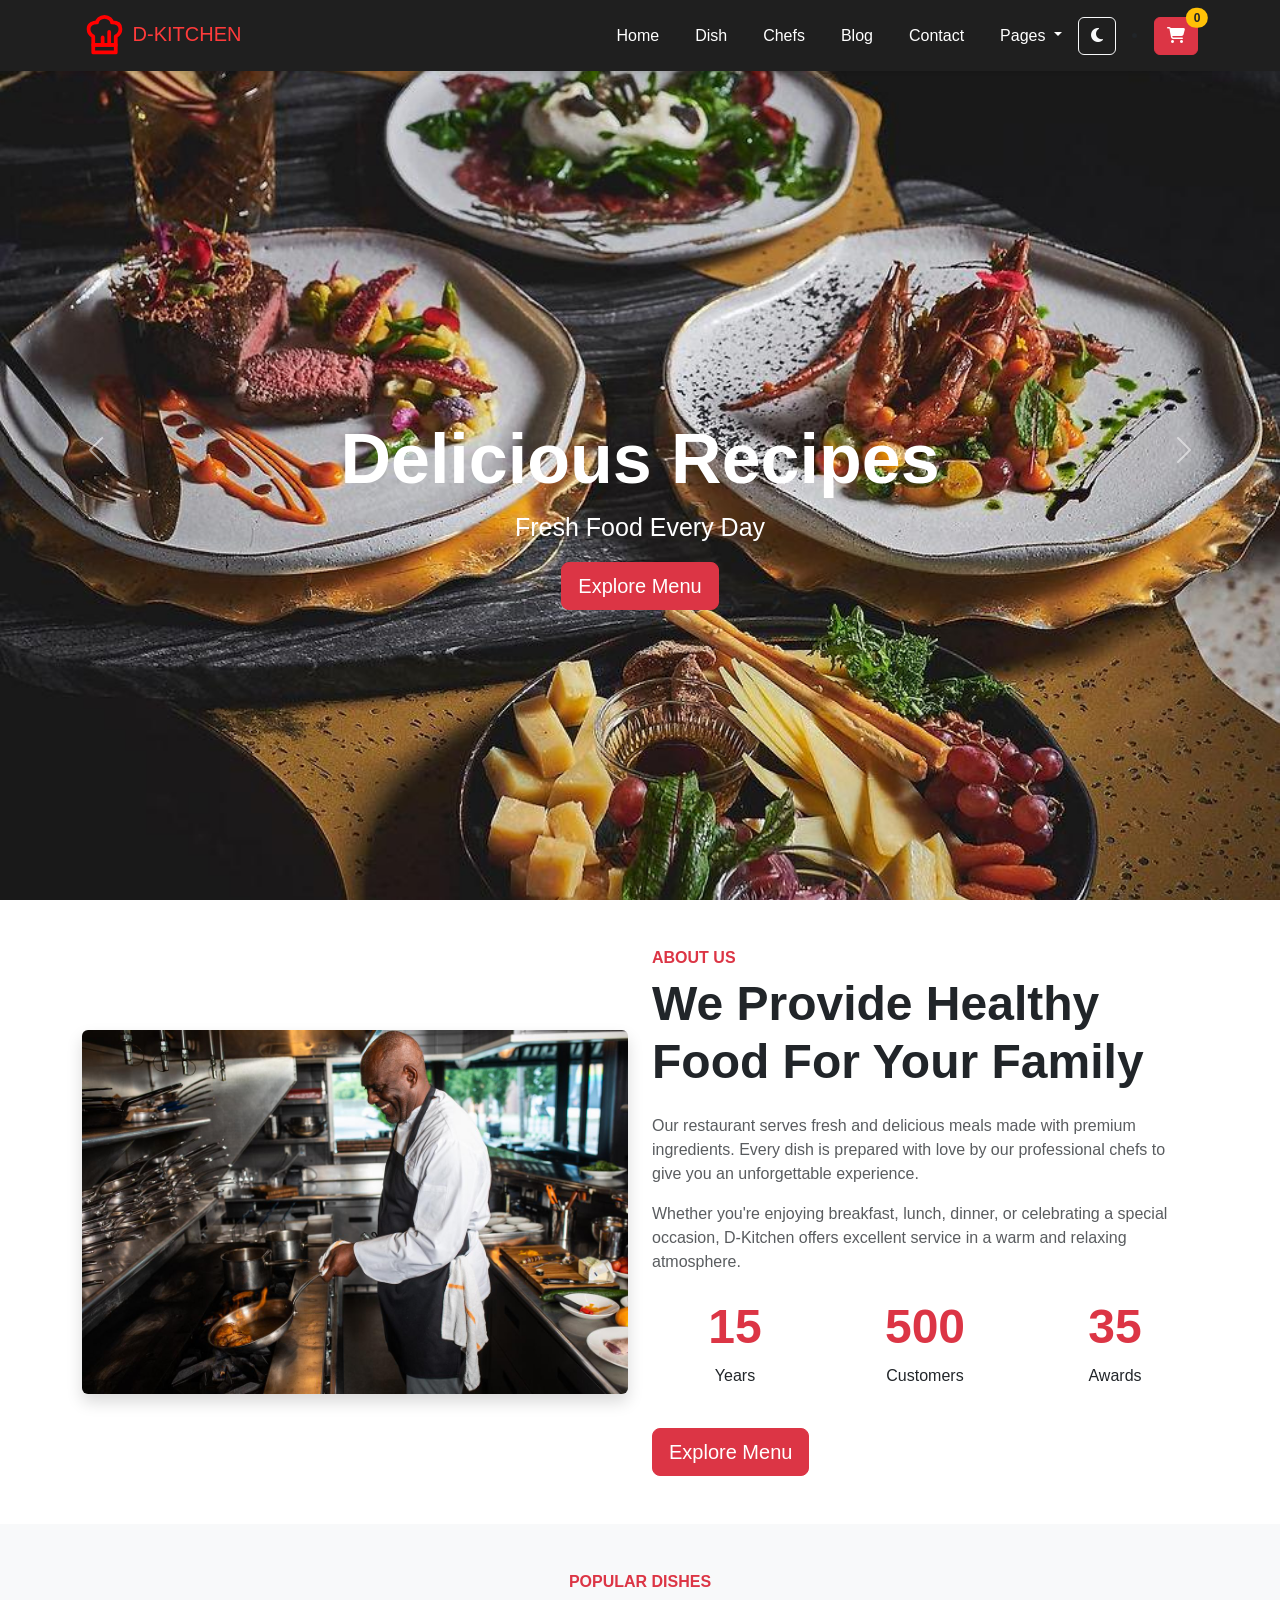
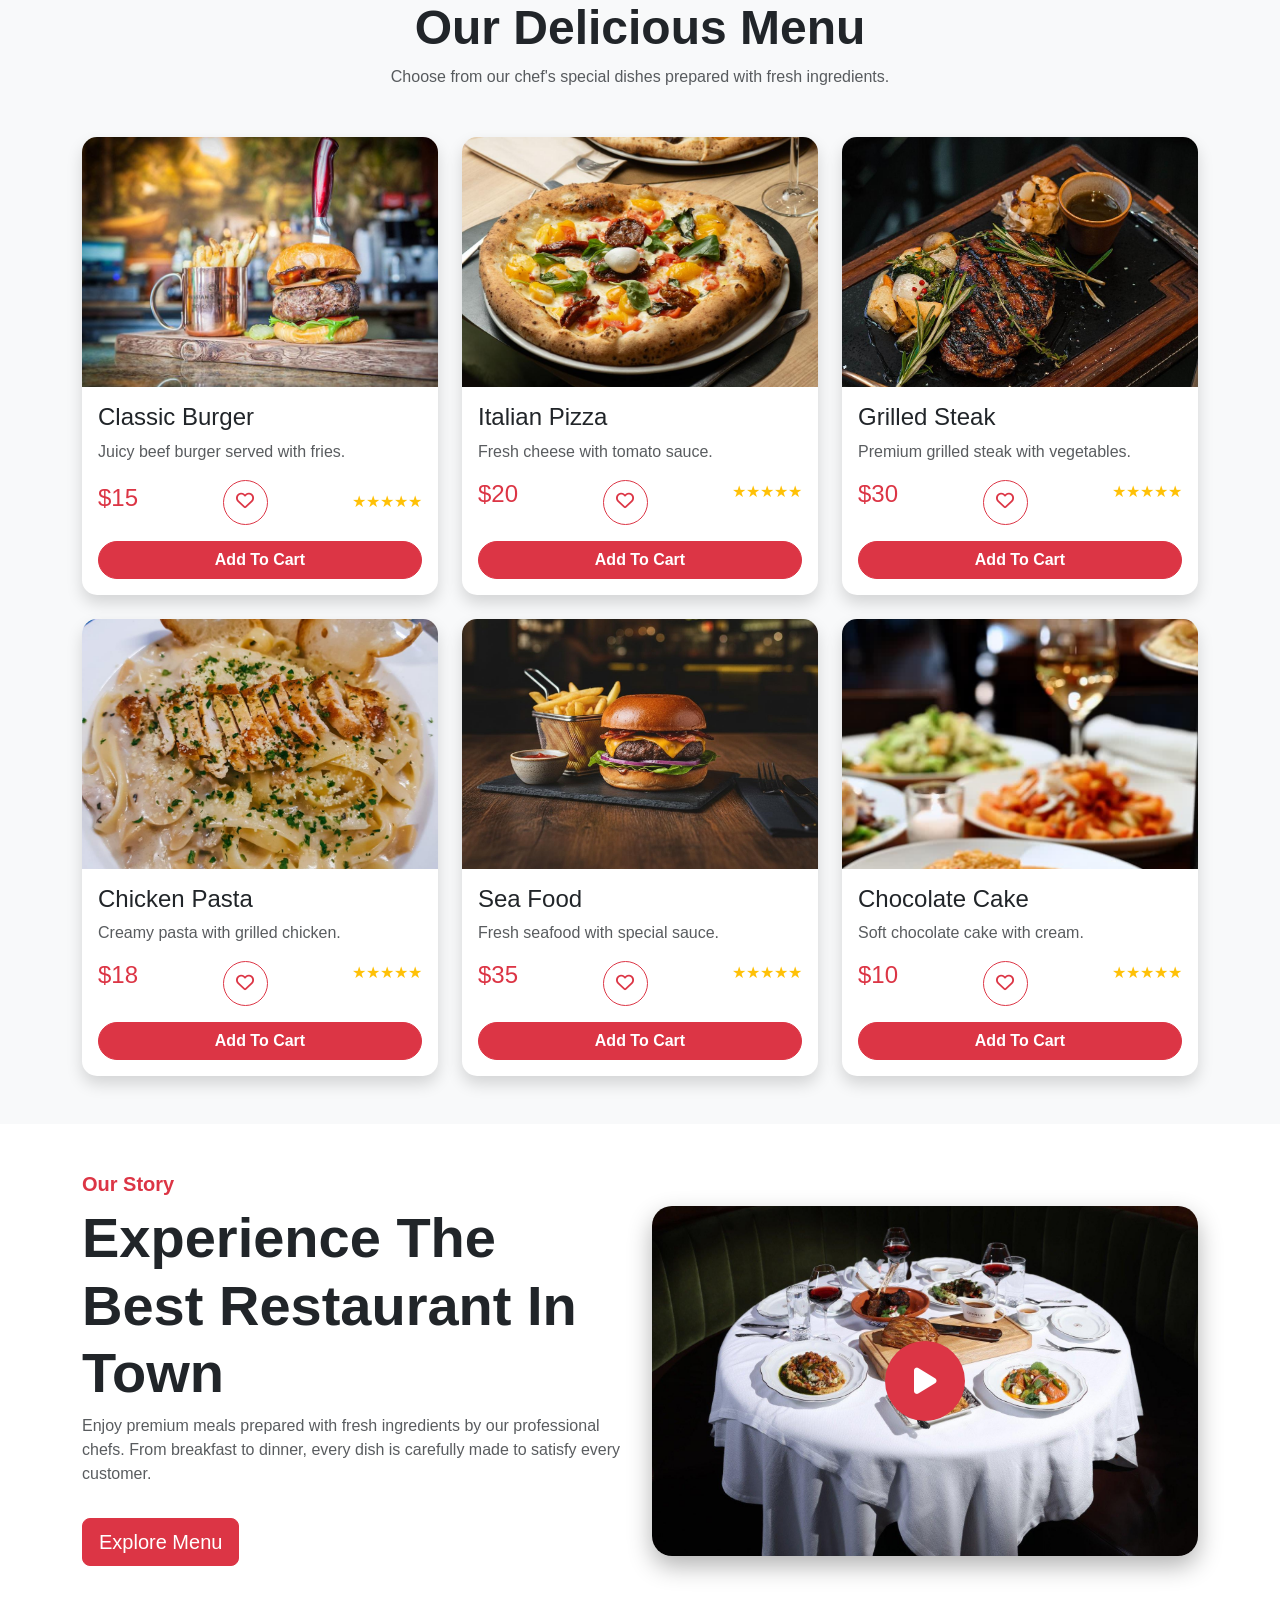
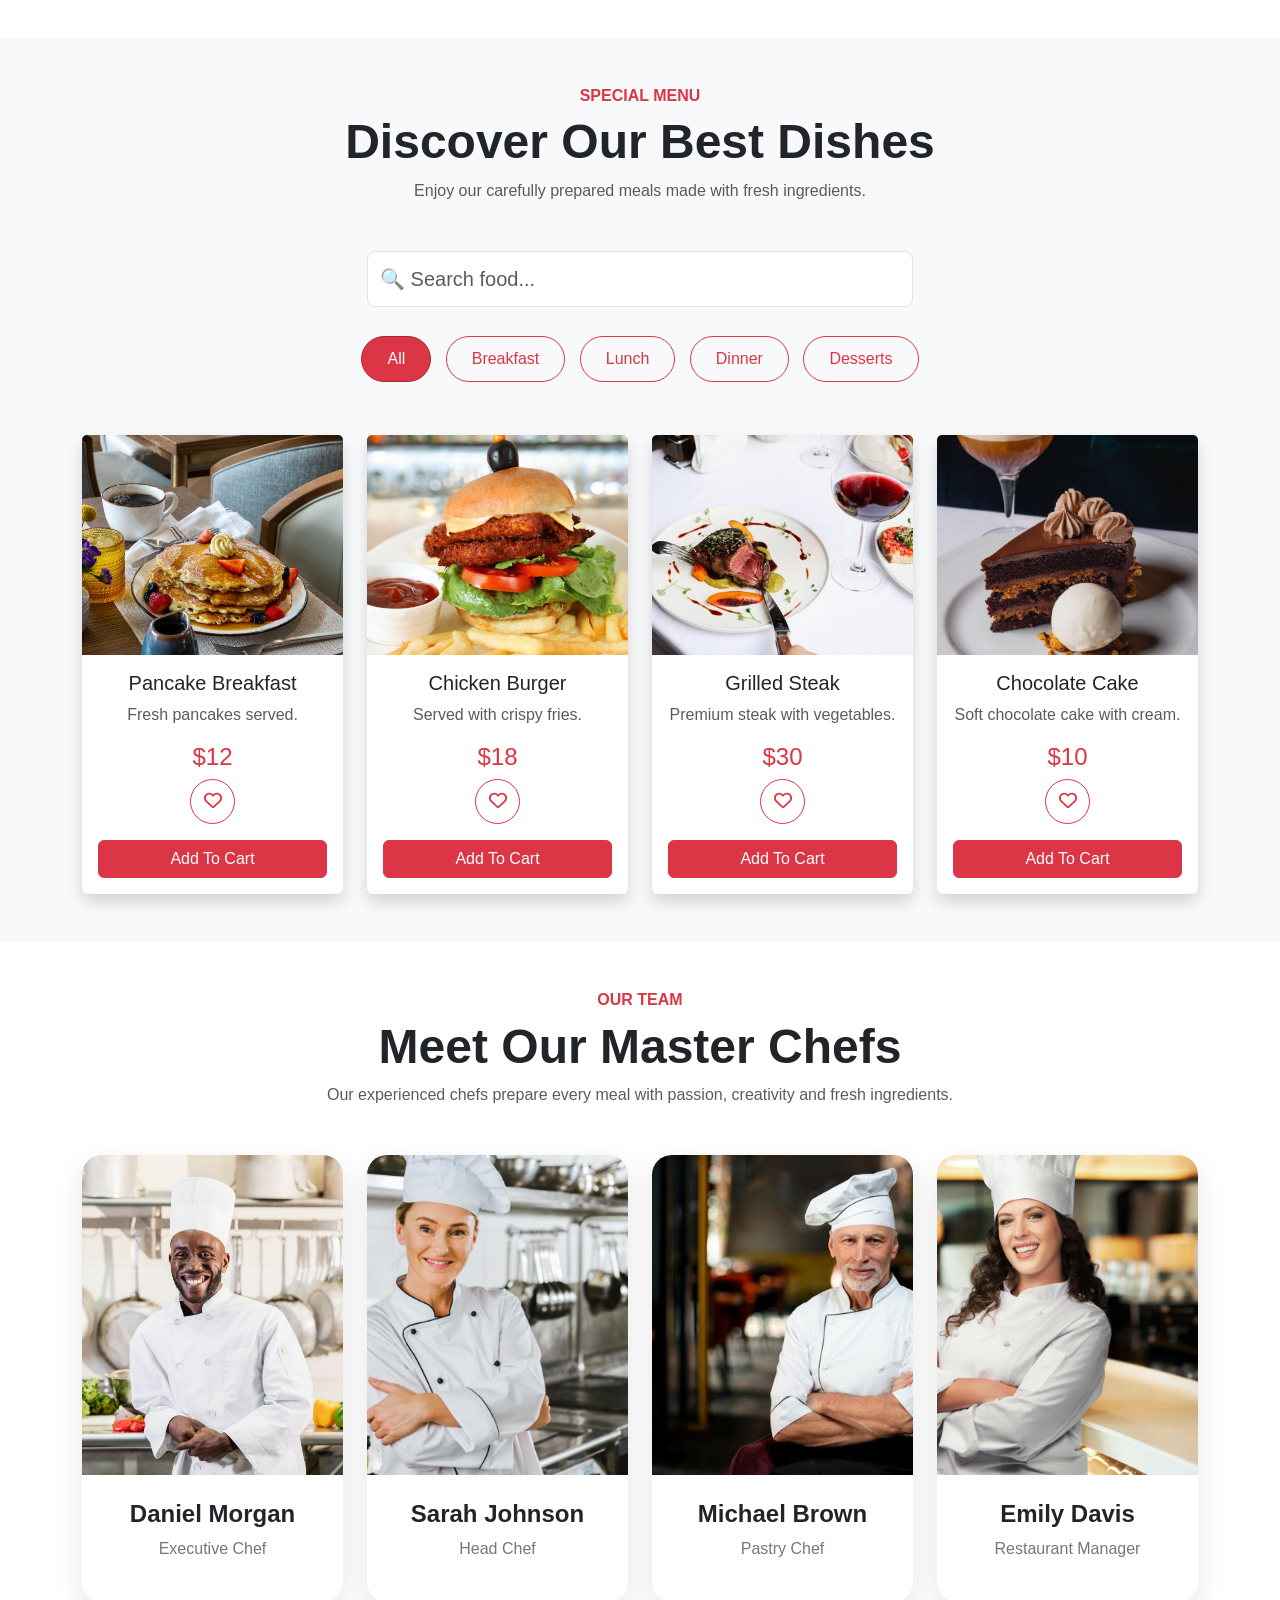
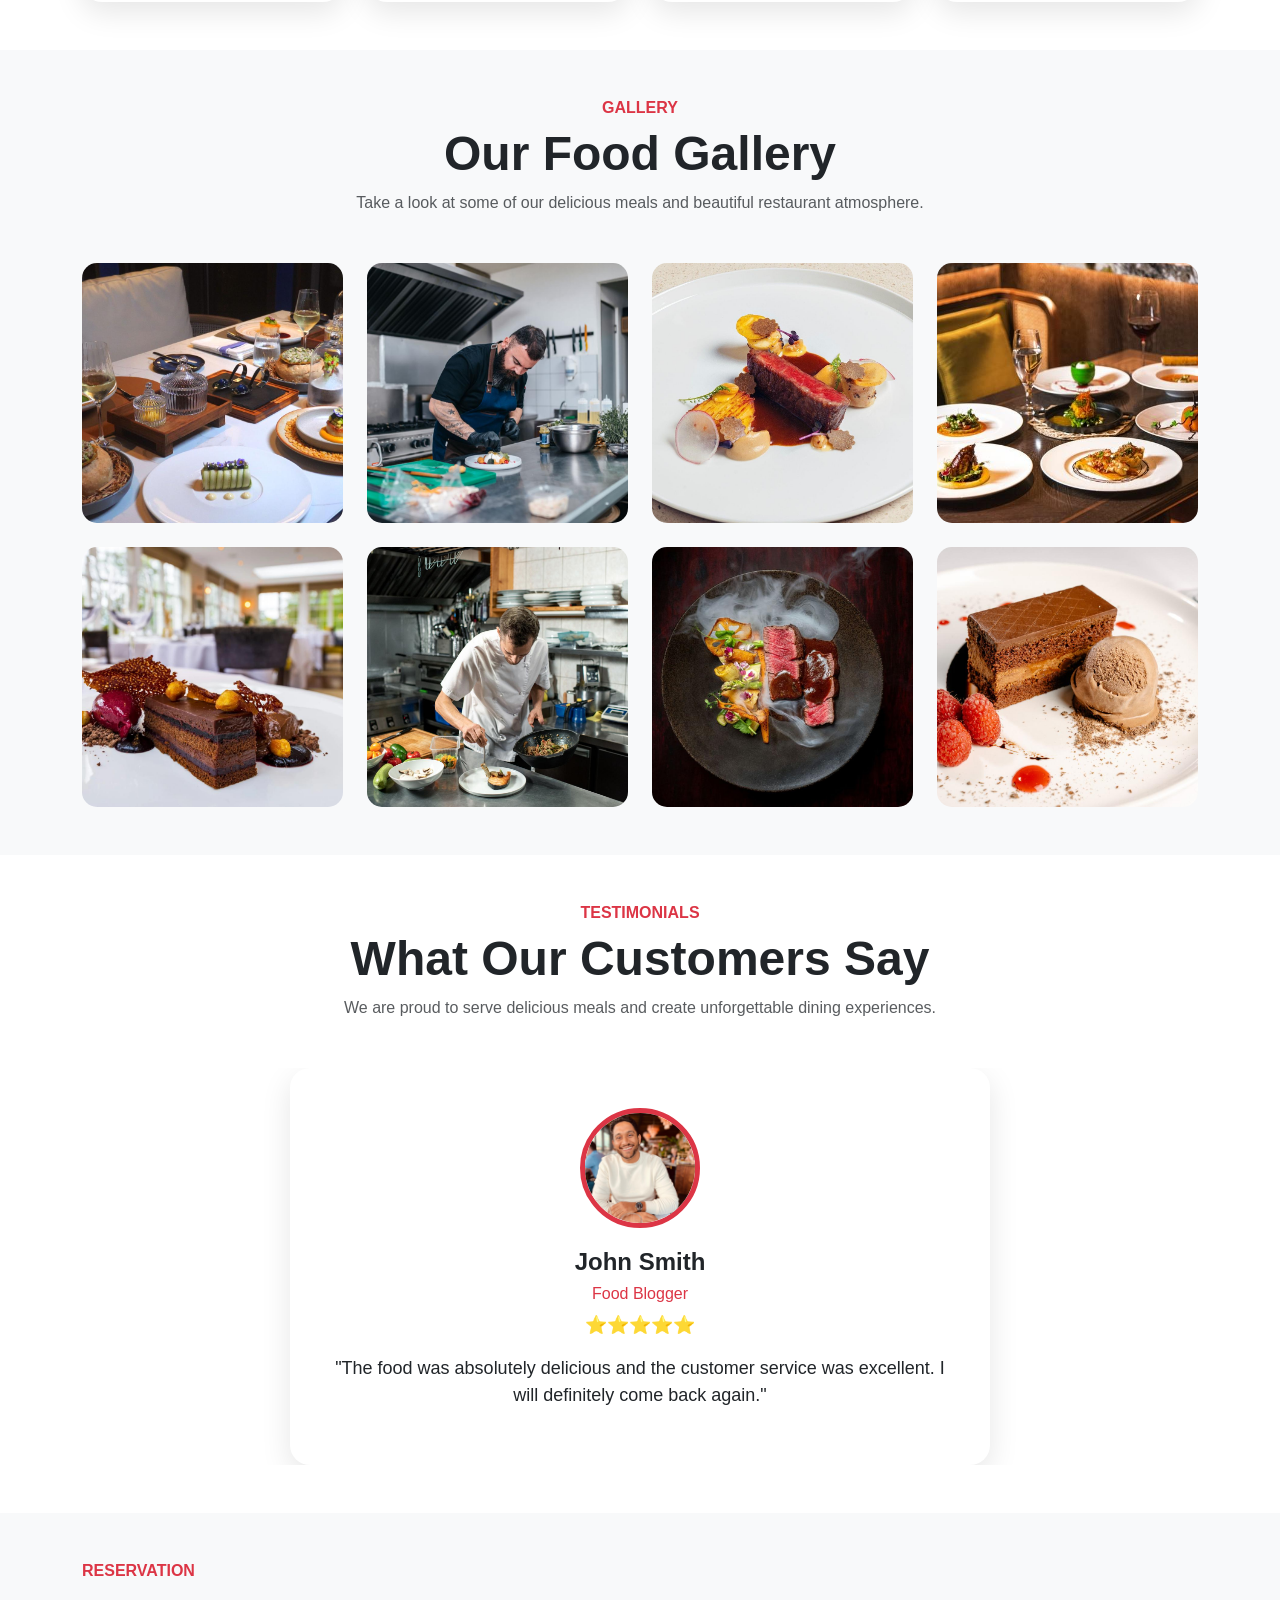
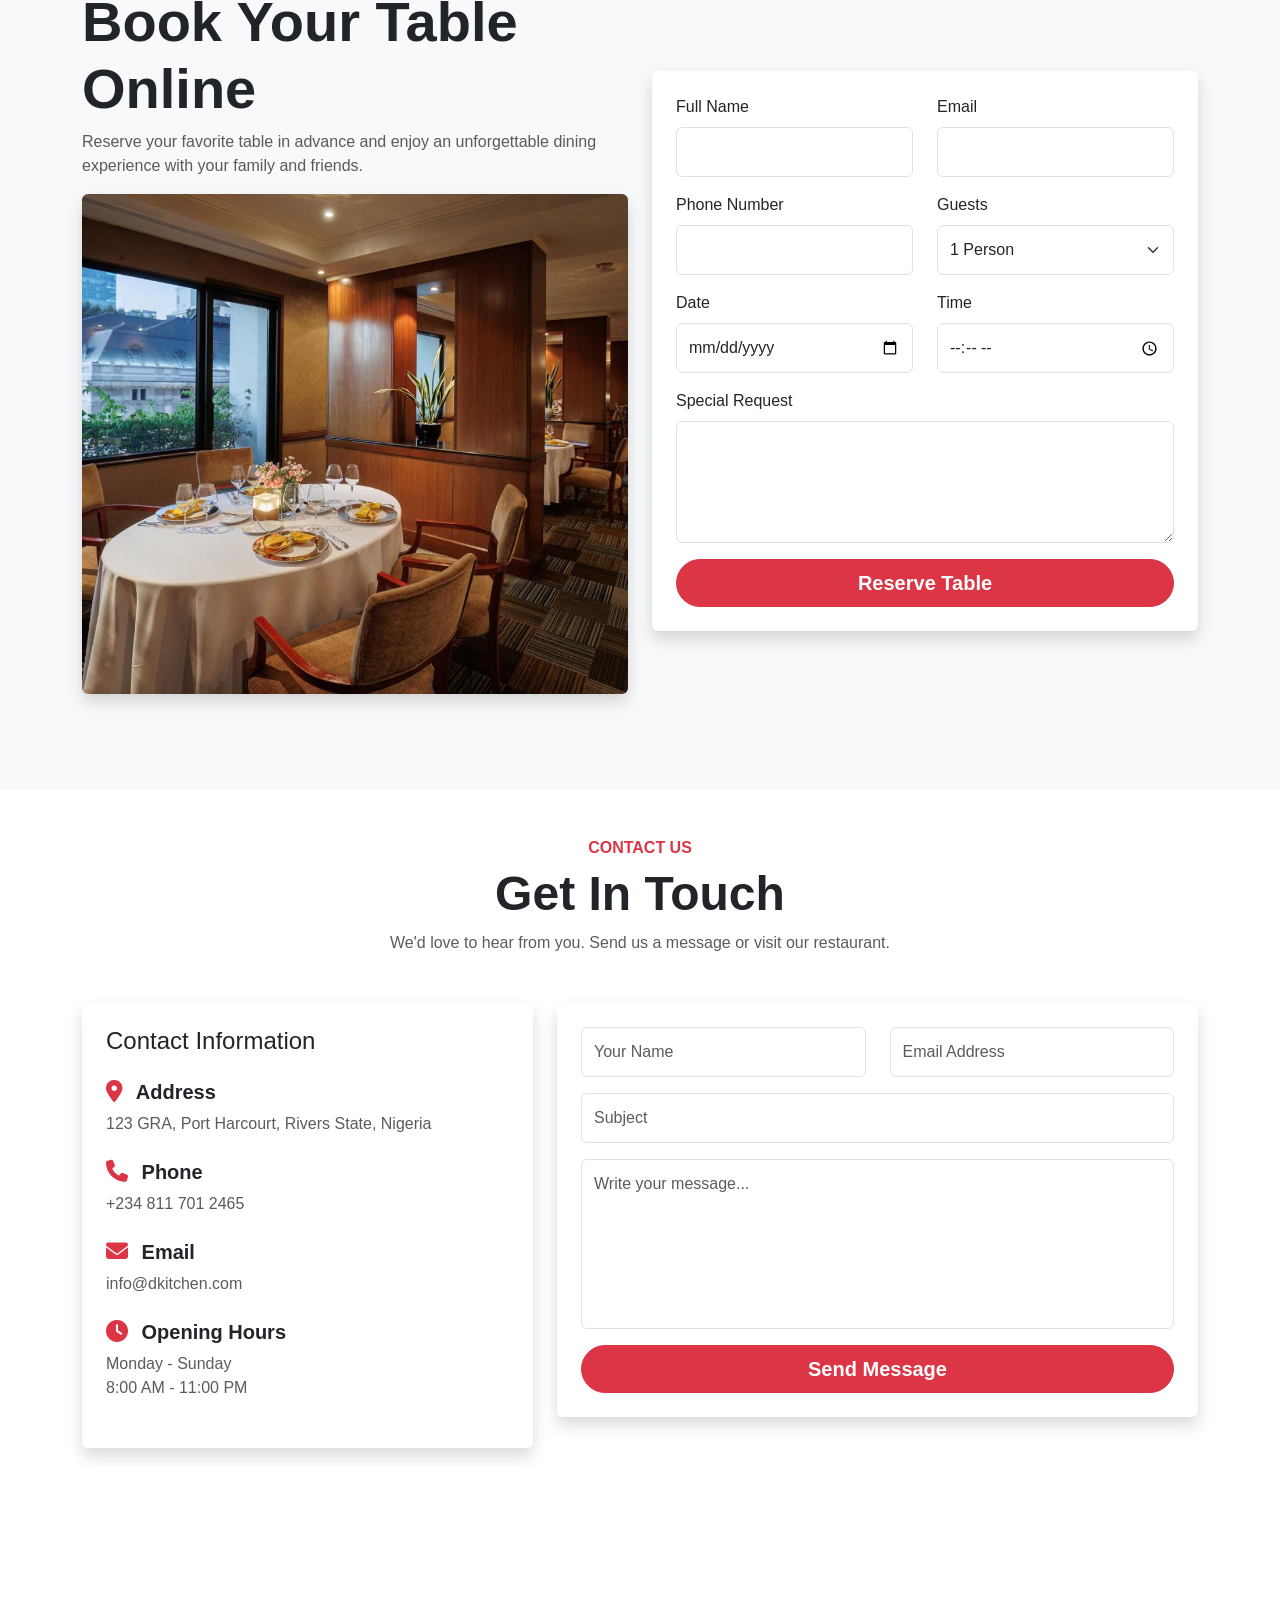
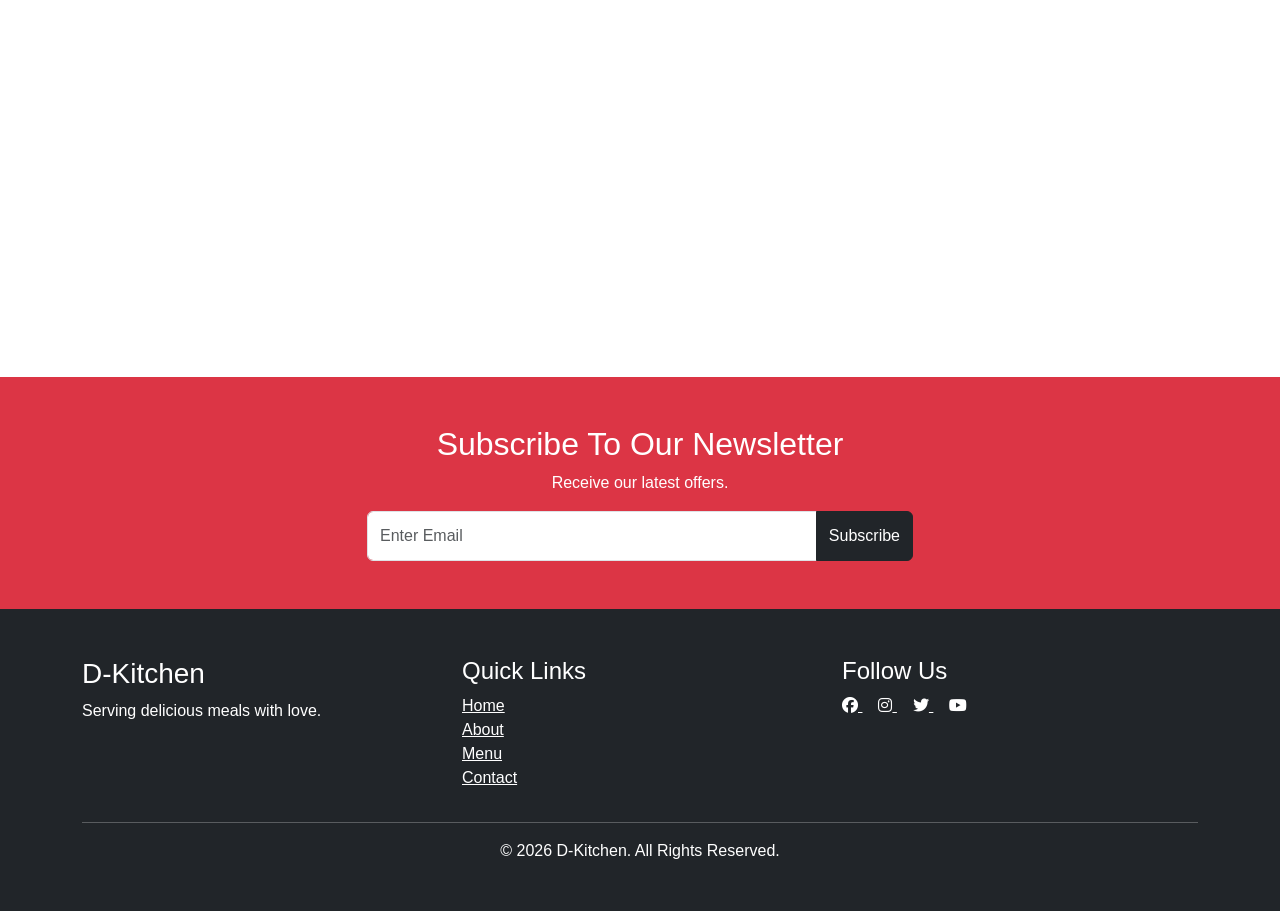
==== index.html @ 8ed33b92 "Initial Restaurant-website" ====
<!DOCTYPE html>
<html lang="en">
<head>
    <meta charset="UTF-8">
    <meta name="viewport" content="width=device-width, initial-scale=1.0">
    <title>Daniel Restaurant</title>

    <!-- Bootstrap CSS -->
<link href="https://cdn.jsdelivr.net/npm/bootstrap@5.3.7/dist/css/bootstrap.min.css" rel="stylesheet">

<!-- Bootstrap Icons -->
<link rel="stylesheet" href="https://cdn.jsdelivr.net/npm/bootstrap-icons@1.13.1/font/bootstrap-icons.min.css">

<!-- Font Awesome -->
<link rel="stylesheet"
href="https://cdnjs.cloudflare.com/ajax/libs/font-awesome/6.6.0/css/all.min.css">





<!-- <link href="https://unpkg.com/aos@2.3.4/dist/aos.css" rel="stylesheet"> -->










<meta name="description" content="D-Kitchen Restaurant - Delicious food, online reservations, and online ordering.">

<meta name="keywords" content="Restaurant, Food, Online Order, D-Kitchen, Bootstrap">

<meta name="author" content="Daniel Edjang">

<meta name="robots" content="index, follow">





<!-- Custom CSS -->
<link rel="stylesheet" href="style.css">


</head>
<body>

    <nav class="navbar navbar-expand-lg navbar-dark fixed-top shadow-sm">

<div class="container">

<!-- <a class="navbar-brand fw-bold fs-2" href="#">
🍬 D-KITCHEN
</a> -->









<a class="navbar-brand">

<img

src="ICON-SVG/chef-hat-svgrepo-com.svg"

width="45"

alt="Logo">

D-KITCHEN

</a>











<button class="navbar-toggler"
type="button"
data-bs-toggle="collapse"
data-bs-target="#navbarNav">

<span class="navbar-toggler-icon"></span>

</button>

<div class="collapse navbar-collapse justify-content-end"
id="navbarNav">

<ul class="navbar-nav">

<li class="nav-item">
<a class="nav-link active" href="#">
Home
</a>
</li>

<li class="nav-item">
<a class="nav-link" href="#">
Dish
</a>
</li>

<li class="nav-item">
<a class="nav-link" href="#">
Chefs
</a>
</li>

<li class="nav-item">
<a class="nav-link" href="#">
Blog
</a>
</li>

<li class="nav-item">
<a class="nav-link" href="#">
Contact
</a>
</li>

<li class="nav-item dropdown">

<a class="nav-link dropdown-toggle"

href="#"

data-bs-toggle="dropdown">









<!-- <li class="nav-item ms-lg-3">
    <button class="btn btn-danger position-relative" data-bs-toggle="offcanvas" data-bs-target="#cartCanvas">
        <i class="fas fa-shopping-cart"></i>
        <span id="cart-count"
              class="position-absolute top-0 start-100 translate-middle badge rounded-pill bg-warning text-dark">
            0
        </span>
    </button>
</li> -->










Pages

</a>

<ul class="dropdown-menu">

<li>

<a class="dropdown-item"

href="#">

Gallery

</a>

</li>

<li>

<a class="dropdown-item"

href="#">

Reservation

</a>

</li>








</ul>

</li>

</ul>








<!-- Dark mode -->
<button id="darkModeBtn" class="btn btn-outline-light ms-2">
    <i class="fas fa-moon"></i>
</button>









<li class="nav-item ms-lg-3">
    <button class="btn btn-danger position-relative" data-bs-toggle="offcanvas" data-bs-target="#cartCanvas">
        <i class="fas fa-shopping-cart"></i>
        <span id="cart-count"
              class="position-absolute top-0 start-100 translate-middle badge rounded-pill bg-warning text-dark">
            0
        </span>
    </button>
</li>






</div>

</div>

</nav>














<section id="home">

<div id="heroSlider"

class="carousel slide carousel-fade"

data-bs-ride="carousel">

<div class="carousel-inner">

<div class="carousel-item active">

<img src="images/hero1.jpg"

class="d-block w-100 hero-image"

alt="">

<div class="carousel-caption">

<h1>Delicious Recipes</h1>

<p>Fresh Food Every Day</p>

<a href="#" class="btn btn-danger btn-lg">

Explore Menu

</a>

</div>

</div>

<div class="carousel-item">

<img src="images/hero2.jpg"

class="d-block w-100 hero-image"

alt="">

<div class="carousel-caption">

<h1>Fresh Ingredients</h1>

<p>Prepared by Professional Chefs</p>

</div>

</div>

<div class="carousel-item">

<img src="images/hero3.jpg"

class="d-block w-100 hero-image"

alt="">

<div class="carousel-caption">

<h1>Book A Table</h1>

<p>Enjoy Your Family Dinner</p>

</div>

</div>

</div>

<button class="carousel-control-prev"

type="button"

data-bs-target="#heroSlider"

data-bs-slide="prev">

<span class="carousel-control-prev-icon"></span>

</button>

<button class="carousel-control-next"

type="button"

data-bs-target="#heroSlider"

data-bs-slide="next">

<span class="carousel-control-next-icon"></span>

</button>

</div>

</section>









<!-- ABOUT SECTION -->

<section id="about" class="py-5">

<div class="container">

<div class="row align-items-center">

<!-- Left Image -->

<div class="col-lg-6 mb-5 mb-lg-0">

<img src="images/about.jpg"
class="img-fluid rounded shadow about-img"
alt="Restaurant">

</div>

<!-- Right Text -->

<div class="col-lg-6">

<h6 class="text-danger text-uppercase fw-bold">
About Us
</h6>

<h2 class="display-5 fw-bold mb-4">
We Provide Healthy Food For Your Family
</h2>

<p class="text-muted">

Our restaurant serves fresh and delicious meals made
with premium ingredients. Every dish is prepared with
love by our professional chefs to give you an unforgettable
experience.

</p>

<p class="text-muted">

Whether you're enjoying breakfast, lunch, dinner,
or celebrating a special occasion, D-Kitchen offers
excellent service in a warm and relaxing atmosphere.

</p>

<div class="row text-center mt-4">

<div class="col-4">

<h2 class="text-danger fw-bold counter"
data-target="15">
0
</h2>

<p>Years</p>

</div>

<div class="col-4">

<h2 class="text-danger fw-bold counter"
data-target="500">
0
</h2>

<p>Customers</p>

</div>

<div class="col-4">

<h2 class="text-danger fw-bold counter"
data-target="35">
0
</h2>

<p>Awards</p>

</div>

</div>

<a href="#menu"
class="btn btn-danger btn-lg mt-4">

Explore Menu

</a>

</div>

</div>

</div>

</section>









<!-- POPULAR DISHES -->

<section id="menu" class="py-5 bg-light">

<div class="container">

<div class="text-center mb-5">

<h6 class="text-danger text-uppercase fw-bold">
Popular Dishes
</h6>

<h2 class="display-5 fw-bold">
Our Delicious Menu
</h2>

<p class="text-muted">
Choose from our chef's special dishes prepared with fresh ingredients.
</p>

</div>

<div class="row g-4">

<!-- CARD 1 -->

<div class="col-lg-4 col-md-6">

<div class="card food-card border-0 shadow">

<img src="images/dish1.jpg" class="card-img-top" alt="Burger">

<div class="card-body">

<h4 class="card-title">Classic Burger</h4>

<p class="text-muted">
Juicy beef burger served with fries.
</p>

<div class="d-flex justify-content-between align-items-center">

<h4 class="text-danger">$15</h4>




<button

class="btn btn-outline-danger favorite">

<i class="far fa-heart"></i>

</button>






<span class="text-warning">

★★★★★

</span>

</div>

<!-- <button class="btn btn-danger w-100 mt-3">

Order Now

</button> -->


<button
class="btn btn-danger w-100 mt-3 add-cart"

data-name="Classic Burger"

data-price="15">

Add To Cart

</button>




</div>

</div>

</div>

<!-- CARD 2 -->

<div class="col-lg-4 col-md-6">

<div class="card food-card border-0 shadow">

<img src="images/dish2.jpg" class="card-img-top" alt="Pizza">

<div class="card-body">

<h4>Italian Pizza</h4>

<p class="text-muted">

Fresh cheese with tomato sauce.

</p>

<div class="d-flex justify-content-between">

<h4 class="text-danger">$20</h4>




<button

class="btn btn-outline-danger favorite">

<i class="far fa-heart"></i>

</button>






<span class="text-warning">

★★★★★

</span>

</div>

<!-- <button class="btn btn-danger w-100 mt-3">

Order Now

</button> -->




<button
class="btn btn-danger w-100 mt-3 add-cart"

data-name="Italian Pizza"

data-price="15">

Add To Cart

</button>






</div>

</div>

</div>

<!-- CARD 3 -->

<div class="col-lg-4 col-md-6">

<div class="card food-card border-0 shadow">

<img src="images/dish3.jpg" class="card-img-top" alt="Steak">

<div class="card-body">

<h4>Grilled Steak</h4>

<p class="text-muted">

Premium grilled steak with vegetables.

</p>

<div class="d-flex justify-content-between">

<h4 class="text-danger">$30</h4>





<button

class="btn btn-outline-danger favorite">

<i class="far fa-heart"></i>

</button>






<span class="text-warning">

★★★★★

</span>

</div>

<!-- <button class="btn btn-danger w-100 mt-3">

Order Now

</button> -->




<button
class="btn btn-danger w-100 mt-3 add-cart"

data-name="Grilled Steak"

data-price="15">

Add To Cart

</button>






</div>

</div>

</div>

<!-- CARD 4 -->

<div class="col-lg-4 col-md-6">

<div class="card food-card border-0 shadow">

<img src="images/dish4.jpg" class="card-img-top">

<div class="card-body">

<h4>Chicken Pasta</h4>

<p class="text-muted">

Creamy pasta with grilled chicken.

</p>

<div class="d-flex justify-content-between">

<h4 class="text-danger">$18</h4>





<button

class="btn btn-outline-danger favorite">

<i class="far fa-heart"></i>

</button>







<span class="text-warning">

★★★★★

</span>

</div>

<!-- <button class="btn btn-danger w-100 mt-3">

Order Now

</button> -->




<button
class="btn btn-danger w-100 mt-3 add-cart"

data-name="Chicken Pasta"

data-price="15">

Add To Cart

</button>






</div>

</div>

</div>

<!-- CARD 5 -->

<div class="col-lg-4 col-md-6">

<div class="card food-card border-0 shadow">

<img src="images/dish5.jpg" class="card-img-top">

<div class="card-body">

<h4>Sea Food</h4>

<p class="text-muted">

Fresh seafood with special sauce.

</p>

<div class="d-flex justify-content-between">

<h4 class="text-danger">$35</h4>

<button

class="btn btn-outline-danger favorite">

<i class="far fa-heart"></i>

</button>

<span class="text-warning">

★★★★★

</span>

</div>

<!-- <button class="btn btn-danger w-100 mt-3">

Order Now

</button> -->




<button
class="btn btn-danger w-100 mt-3 add-cart"

data-name="Sea Food"

data-price="15">

Add To Cart

</button>






</div>

</div>

</div>

<!-- CARD 6 -->

<div class="col-lg-4 col-md-6">

<div class="card food-card border-0 shadow">

<img src="images/dish6.jpg" class="card-img-top">

<div class="card-body">

<h4>Chocolate Cake</h4>

<p class="text-muted">

Soft chocolate cake with cream.

</p>

<div class="d-flex justify-content-between">

<h4 class="text-danger">$10</h4>




<button

class="btn btn-outline-danger favorite">

<i class="far fa-heart"></i>

</button>






<span class="text-warning">

★★★★★

</span>

</div>

<!-- <button class="btn btn-danger w-100 mt-3">

Order Now

</button> -->




<button
class="btn btn-danger w-100 mt-3 add-cart"

data-name="Chocolate Cake"

data-price="15">

Add To Cart

</button>






</div>

</div>

</div>

</div>

</div>

</section>









<!-- VIDEO SECTION -->

<section class="video-section py-5">

<div class="container">

<div class="row align-items-center">

<div class="col-lg-6 mb-4">

<h5 class="text-danger fw-bold">
Our Story
</h5>

<h2 class="display-4 fw-bold">
Experience The Best Restaurant In Town
</h2>

<p class="text-muted">

Enjoy premium meals prepared with fresh ingredients by
our professional chefs.

From breakfast to dinner, every dish is carefully made
to satisfy every customer.

</p>

<a href="#menu" class="btn btn-danger btn-lg mt-3">

Explore Menu

</a>

</div>

<div class="col-lg-6">

<div class="video-container">

<video
id="restaurantVideo"
poster="images/video-cover.jpg">

<source
src="videos/restaurant.mp4.mp4"
type="video/mp4">

</video>

<button
id="playPauseBtn"
class="play-button">

<i class="fa-solid fa-play"></i>

</button>

</div>

</div>

</div>

</div>

</section>







<!-- <div class="row mb-4">

    <div class="col-lg-6 mx-auto">

        <input
        type="text"
        id="searchFood"
        class="form-control form-control-lg"

        placeholder="🔍 Search food...">

    </div>

</div> -->









<!-- FEATURED MENU -->

<section id="featured-menu" class="py-5 bg-light">

<div class="container">

<div class="text-center mb-5">

<h6 class="text-danger text-uppercase fw-bold">
Special Menu
</h6>

<h2 class="display-5 fw-bold">
Discover Our Best Dishes
</h2>

<p class="text-muted">
Enjoy our carefully prepared meals made with fresh ingredients.
</p>

</div>




<div class="row mb-4">

    <div class="col-lg-6 mx-auto">

        <input
        type="text"
        id="searchFood"
        class="form-control form-control-lg"

        placeholder="🔍 Search food...">

    </div>

</div>






<!-- CATEGORY BUTTONS -->

<div class="text-center mb-5">

<button class="btn btn-danger menu-btn active" data-category="all">
All
</button>

<button class="btn btn-outline-danger menu-btn" data-category="breakfast">
Breakfast
</button>

<button class="btn btn-outline-danger menu-btn" data-category="lunch">
Lunch
</button>

<button class="btn btn-outline-danger menu-btn" data-category="dinner">
Dinner
</button>

<button class="btn btn-outline-danger menu-btn" data-category="dessert">
Desserts
</button>

</div>

<div class="row g-4">

<!-- ITEM 1 -->

<div class="col-md-6 col-lg-3 menu-item breakfast">

<div class="card h-100 shadow border-0">

<img src="images/breakfast1.jpg" class="card-img-top" alt="Breakfast">

<div class="card-body text-center">

<h5>Pancake Breakfast</h5>

<p class="text-muted">
Fresh pancakes served.
</p>

<h4 class="text-danger">$12</h4>




<button

class="btn btn-outline-danger favorite">

<i class="far fa-heart"></i>

</button>







<!-- <button class="btn btn-danger">
Order Now
</button> -->




<button
class="btn btn-danger w-100 mt-3 add-cart"

data-name="Pancake Breakfast"

data-price="15">

Add To Cart

</button>






</div>

</div>

</div>

<!-- ITEM 2 -->

<div class="col-md-6 col-lg-3 menu-item lunch">

<div class="card h-100 shadow border-0">

<img src="images/lunch1.jpg" class="card-img-top" alt="Lunch">

<div class="card-body text-center">

<h5>Chicken Burger</h5>

<p class="text-muted">
Served with crispy fries.
</p>

<h4 class="text-danger">$18</h4>




<button

class="btn btn-outline-danger favorite">

<i class="far fa-heart"></i>

</button>






<!-- <button class="btn btn-danger">
Order Now
</button> -->




<button
class="btn btn-danger w-100 mt-3 add-cart"

data-name="Chicken Burger"

data-price="15">

Add To Cart








<!-- <input

type="text"

id="coupon"

class="form-control mt-3"

placeholder="Coupon Code">

<button

class="btn btn-warning w-100 mt-2"

onclick="applyCoupon()">

Apply Coupon

</button> -->











</button>





<!-- <input

type="text"

id="coupon"

class="form-control mt-3"

placeholder="Coupon Code">

<button

class="btn btn-warning w-100 mt-2"

onclick="applyCoupon()">

Apply Coupon

</button> -->





</div>

</div>

</div>

<!-- ITEM 3 -->

<div class="col-md-6 col-lg-3 menu-item dinner">

<div class="card h-100 shadow border-0">

<img src="images/dinner1.jpg" class="card-img-top" alt="Dinner">

<div class="card-body text-center">

<h5>Grilled Steak</h5>

<p class="text-muted">
Premium steak with vegetables.
</p>

<h4 class="text-danger">$30</h4>




<button

class="btn btn-outline-danger favorite">

<i class="far fa-heart"></i>

</button>







<!-- <button class="btn btn-danger">
Order Now
</button> -->




<button
class="btn btn-danger w-100 mt-3 add-cart"

data-name="Grilled Steak"

data-price="15">

Add To Cart

</button>






</div>

</div>

</div>

<!-- ITEM 4 -->

<div class="col-md-6 col-lg-3 menu-item dessert">

<div class="card h-100 shadow border-0">

<img src="images/dessert1.jpg" class="card-img-top" alt="Dessert">

<div class="card-body text-center">

<h5>Chocolate Cake</h5>

<p class="text-muted">
Soft chocolate cake with cream.
</p>

<h4 class="text-danger">$10</h4>




<button

class="btn btn-outline-danger favorite">

<i class="far fa-heart"></i>

</button>






<!-- <button class="btn btn-danger">
Order Now
</button> -->





<button
class="btn btn-danger w-100 mt-3 add-cart"

data-name="Chocolate Cake"

data-price="15">

Add To Cart

</button>





</div>

</div>

</div>

</div>

</div>

</section>









<!-- ===================== -->
<!-- MEET OUR CHEFS -->
<!-- ===================== -->

<section id="chefs" class="py-5">

    <div class="container">

        <div class="text-center mb-5">

            <h6 class="text-danger text-uppercase fw-bold">
                Our Team
            </h6>

            <h2 class="display-5 fw-bold">
                Meet Our Master Chefs
            </h2>

            <p class="text-muted">
                Our experienced chefs prepare every meal with passion, creativity and fresh ingredients.
            </p>

        </div>

        <div class="row g-4">

            <!-- CHEF 1 -->

            <div class="col-lg-3 col-md-6">

                <div class="chef-card">

                    <div class="chef-image">

                        <img src="images/chef1.jpg" alt="Chef">

                        <div class="chef-social">

                            <a href="#"><i class="fab fa-facebook-f"></i></a>

                            <a href="#"><i class="fab fa-instagram"></i></a>

                            <a href="#"><i class="fab fa-twitter"></i></a>

                        </div>

                    </div>

                    <div class="chef-content">

                        <h4>Daniel Morgan</h4>

                        <p>Executive Chef</p>

                    </div>

                </div>

            </div>

            <!-- CHEF 2 -->

            <div class="col-lg-3 col-md-6">

                <div class="chef-card">

                    <div class="chef-image">

                        <img src="images/chef2.jpg" alt="Chef">

                        <div class="chef-social">

                            <a href="#"><i class="fab fa-facebook-f"></i></a>

                            <a href="#"><i class="fab fa-instagram"></i></a>

                            <a href="#"><i class="fab fa-twitter"></i></a>

                        </div>

                    </div>

                    <div class="chef-content">

                        <h4>Sarah Johnson</h4>

                        <p>Head Chef</p>

                    </div>

                </div>

            </div>

            <!-- CHEF 3 -->

            <div class="col-lg-3 col-md-6">

                <div class="chef-card">

                    <div class="chef-image">

                        <img src="images/chef3.jpg" alt="Chef">

                        <div class="chef-social">

                            <a href="#"><i class="fab fa-facebook-f"></i></a>

                            <a href="#"><i class="fab fa-instagram"></i></a>

                            <a href="#"><i class="fab fa-twitter"></i></a>

                        </div>

                    </div>

                    <div class="chef-content">

                        <h4>Michael Brown</h4>

                        <p>Pastry Chef</p>

                    </div>

                </div>

            </div>

            <!-- CHEF 4 -->

            <div class="col-lg-3 col-md-6">

                <div class="chef-card">

                    <div class="chef-image">

                        <img src="images/chef4.jpg" alt="Chef">

                        <div class="chef-social">

                            <a href="#"><i class="fab fa-facebook-f"></i></a>

                            <a href="#"><i class="fab fa-instagram"></i></a>

                            <a href="#"><i class="fab fa-twitter"></i></a>

                        </div>

                    </div>

                    <div class="chef-content">

                        <h4>Emily Davis</h4>

                        <p>Restaurant Manager</p>

                    </div>

                </div>

            </div>

        </div>

    </div>

</section>









<!-- ===========================
     GALLERY
============================ -->

<section id="gallery" class="py-5 bg-light">

<div class="container">

<div class="text-center mb-5">

<h6 class="text-danger text-uppercase fw-bold">

Gallery

</h6>

<h2 class="display-5 fw-bold">

Our Food Gallery

</h2>

<p class="text-muted">

Take a look at some of our delicious meals and beautiful restaurant atmosphere.

</p>

</div>

<div class="row g-4">

<div class="col-lg-3 col-md-6">

<a href="images/gallery1.jpg">

<img src="images/gallery1.jpg" class="gallery-img img-fluid">

</a>

</div>

<div class="col-lg-3 col-md-6">

<a href="images/gallery2.jpg">

<img src="images/gallery2.jpg" class="gallery-img img-fluid">

</a>

</div>

<div class="col-lg-3 col-md-6">

<a href="images/gallery3.jpg">

<img src="images/gallery3.jpg" class="gallery-img img-fluid">

</a>

</div>

<div class="col-lg-3 col-md-6">

<a href="images/gallery4.jpg">

<img src="images/gallery4.jpg" class="gallery-img img-fluid">

</a>

</div>

<div class="col-lg-3 col-md-6">

<a href="images/gallery5.jpg">

<img src="images/gallery5.jpg" class="gallery-img img-fluid">

</a>

</div>

<div class="col-lg-3 col-md-6">

<a href="images/gallery6.jpg">

<img src="images/gallery6.jpg" class="gallery-img img-fluid">

</a>

</div>

<div class="col-lg-3 col-md-6">

<a href="images/gallery7.jpg">

<img src="images/gallery7.jpg" class="gallery-img img-fluid">

</a>

</div>

<div class="col-lg-3 col-md-6">

<a href="images/gallery8.jpg">

<img src="images/gallery8.jpg" class="gallery-img img-fluid">

</a>

</div>

</div>

</div>

</section>









<!-- =======================
     TESTIMONIALS
======================= -->

<section id="testimonials" class="py-5">

<div class="container">

<div class="text-center mb-5">

<h6 class="text-danger text-uppercase fw-bold">
Testimonials
</h6>

<h2 class="display-5 fw-bold">
What Our Customers Say
</h2>

<p class="text-muted">
We are proud to serve delicious meals and create unforgettable dining experiences.
</p>

</div>

<div id="testimonialCarousel"
class="carousel slide"
data-bs-ride="carousel">

<div class="carousel-inner">

<!-- Testimonial 1 -->

<div class="carousel-item active">

<div class="testimonial-card">

<img src="images/customer1.jpg" alt="Customer">

<h4>John Smith</h4>

<h6 class="text-danger">Food Blogger</h6>

<p>

⭐⭐⭐⭐⭐

</p>

<p>

"The food was absolutely delicious and the customer service was excellent. I will definitely come back again."

</p>

</div>

</div>

<!-- Testimonial 2 -->

<div class="carousel-item">

<div class="testimonial-card">

<img src="images/customer2.jpg" alt="Customer">

<h4>Sarah Johnson</h4>

<h6 class="text-danger">Business Woman</h6>

<p>

⭐⭐⭐⭐⭐

</p>

<p>

"I loved the atmosphere. Everything from the food to the staff was amazing."

</p>

</div>

</div>

<!-- Testimonial 3 -->

<div class="carousel-item">

<div class="testimonial-card">

<img src="images/customer3.jpg" alt="Customer">

<h4>Michael Brown</h4>

<h6 class="text-danger">Customer</h6>

<p>

⭐⭐⭐⭐⭐

</p>


<p>

"One of the best restaurants I have ever visited. Highly recommended."

</p>

</div>

</div>

</div>

<button
class="carousel-control-prev"
type="button"
data-bs-target="#testimonialCarousel"
data-bs-slide="prev">

<span class="carousel-control-prev-icon"></span>

</button>

<button
class="carousel-control-next"
type="button"
data-bs-target="#testimonialCarousel"
data-bs-slide="next">

<span class="carousel-control-next-icon"></span>

</button>

</div>

</div>

</section>









<!-- ==========================
     BOOK A TABLE
=========================== -->

<section id="reservation" class="py-5 bg-light">

<div class="container">

<div class="row align-items-center">

<!-- Left Side -->

<div class="col-lg-6 mb-5">

<h6 class="text-danger text-uppercase fw-bold">

Reservation

</h6>

<h2 class="display-4 fw-bold">

Book Your Table Online

</h2>

<p class="text-muted">

Reserve your favorite table in advance and enjoy an unforgettable dining experience with your family and friends.

</p>

<img src="images/reservation.jpg"
class="img-fluid rounded shadow"
alt="Reservation">

</div>

<!-- Right Side -->

<div class="col-lg-6">

<form id="reservationForm"
class="shadow p-4 rounded bg-white">

<div class="row">

<div class="col-md-6 mb-3">

<label class="form-label">

Full Name

</label>

<input
type="text"
class="form-control"
id="fullname"
required>

</div>

<div class="col-md-6 mb-3">

<label class="form-label">

Email

</label>

<input
type="email"
class="form-control"
id="email"
required>

</div>

<div class="col-md-6 mb-3">

<label class="form-label">

Phone Number

</label>

<input
type="tel"
class="form-control"
id="phone"
required>

</div>

<div class="col-md-6 mb-3">

<label class="form-label">

Guests

</label>

<select
class="form-select"
id="guests">

<option>1 Person</option>

<option>2 People</option>

<option>3 People</option>

<option>4 People</option>

<option>5+ People</option>

</select>

</div>

<div class="col-md-6 mb-3">

<label class="form-label">

Date

</label>

<input
type="date"
class="form-control"
id="date"
required>

</div>

<div class="col-md-6 mb-3">

<label class="form-label">

Time

</label>

<input
type="time"
class="form-control"
id="time"
required>

</div>

<div class="col-12 mb-3">

<label class="form-label">

Special Request

</label>

<textarea
class="form-control"
rows="4"
id="message">

</textarea>

</div>

<div class="col-12">

<button
class="btn btn-danger w-100 btn-lg"
type="submit">

Reserve Table

</button>

</div>

</div>

</form>

</div>

</div>

</div>

</section>









<!-- ===========================
     CONTACT US
=========================== -->

<section id="contact" class="py-5">

<div class="container">

<div class="text-center mb-5">

<h6 class="text-danger text-uppercase fw-bold">
Contact Us
</h6>

<h2 class="display-5 fw-bold">
Get In Touch
</h2>

<p class="text-muted">
We'd love to hear from you. Send us a message or visit our restaurant.
</p>

</div>

<div class="row">

<!-- Contact Information -->

<div class="col-lg-5 mb-4">

<div class="contact-box shadow p-4 rounded h-100">

<h4 class="mb-4">
Contact Information
</h4>

<div class="mb-4">

<h5>
<i class="fas fa-map-marker-alt text-danger me-2"></i>

Address
</h5>

<p class="text-muted">
123 GRA, Port Harcourt, Rivers State, Nigeria
</p>

</div>

<div class="mb-4">

<h5>
<i class="fas fa-phone text-danger me-2"></i>

Phone
</h5>

<p class="text-muted">
+234 811 701 2465
</p>

</div>

<div class="mb-4">

<h5>
<i class="fas fa-envelope text-danger me-2"></i>

Email
</h5>

<p class="text-muted">
info@dkitchen.com
</p>

</div>

<div class="mb-4">

<h5>
<i class="fas fa-clock text-danger me-2"></i>

Opening Hours
</h5>

<p class="text-muted">

Monday - Sunday

<br>

8:00 AM - 11:00 PM

</p>

</div>

</div>

</div>

<!-- Contact Form -->

<div class="col-lg-7">

<form id="contactForm"
class="shadow p-4 rounded bg-white">

<div class="row">

<div class="col-md-6 mb-3">

<input
type="text"
class="form-control"
id="name"
placeholder="Your Name"
required>

</div>

<div class="col-md-6 mb-3">

<input
type="email"
class="form-control"
id="contactEmail"
placeholder="Email Address"
required>

</div>

<div class="col-12 mb-3">

<input
type="text"
class="form-control"
id="subject"
placeholder="Subject"
required>

</div>

<div class="col-12 mb-3">

<textarea
class="form-control"
rows="6"
id="contactMessage"
placeholder="Write your message..."
required></textarea>

</div>

<div class="col-12">

<button
type="submit"
class="btn btn-danger btn-lg w-100">

Send Message

</button>

</div>

</div>

</form>

</div>

</div>

</div>

</section>









<!-- GOOGLE MAP -->

<section>

<iframe

src="https://www.google.com/maps/embed?pb=!1m18..."

width="100%"

height="450"

style="border:0;"

allowfullscreen=""

loading="lazy"

referrerpolicy="no-referrer-when-downgrade">

</iframe>

</section>









<div class="offcanvas offcanvas-end"
tabindex="-1"
id="cartCanvas">

<div class="offcanvas-header">

<h4>Your Cart</h4>

<button
class="btn-close"
data-bs-dismiss="offcanvas">
</button>

</div>




<input

type="text"

id="coupon"

class="form-control mt-3"

placeholder="Coupon Code">

<button

class="btn btn-warning w-100 mt-2"

onclick="applyCoupon()">

Apply Coupon

</button>






<div class="offcanvas-body">

<div id="cart-items">

<p>Your cart is empty.</p>

</div>

<hr>

<h5>

Total:

$

<span id="cart-total">

0

</span>

</h5>

<!-- <button
class="btn btn-success w-100 mt-3">

Checkout

</button> -->





<!-- <input

type="text"

id="coupon"

class="form-control mt-3"

placeholder="Coupon Code">

<button

class="btn btn-warning w-100 mt-2"

onclick="applyCoupon()">

Apply Coupon

</button> -->









<select
id="paymentMethod"

class="form-select mt-3">

<option>

Cash On Delivery

</option>

<option>

Debit Card

</option>

<option>

Bank Transfer

</option>

</select>










<button
class="btn btn-success w-100 mt-3"

onclick="checkout()">

Proceed To Checkout

</button>




<button
class="btn btn-outline-danger w-100 mt-3"

onclick="clearCart()">

Clear Cart

</button>






</div>

</div>








<button id="topBtn">

<i class="fas fa-arrow-up"></i>

</button>









<!-- <section
data-aos="fade-up"> -->








<!-- loading screen -->

<!-- <div id="loader">

<div class="spinner-border text-danger"

role="status">

</div>

</div> -->








<!-- Newsletter -->

<section class="py-5 bg-danger text-white">

<div class="container text-center">

<h2>

Subscribe To Our Newsletter

</h2>

<p>

Receive our latest offers.

</p>

<div class="row justify-content-center">

<div class="col-lg-6">

<div class="input-group">

<input

type="email"

class="form-control"

placeholder="Enter Email">

<button

class="btn btn-dark">

Subscribe

</button>

</div>

</div>

</div>

</div>

</section>








<!-- footer -->

<footer class="bg-dark text-white py-5">

<div class="container">

<div class="row">

<div class="col-lg-4">

<h3>D-Kitchen</h3>

<p>

Serving delicious meals with love.

</p>

</div>

<div class="col-lg-4">

<h4>Quick Links</h4>

<ul class="list-unstyled">

<li><a href="#home" class="text-white">Home</a></li>

<li><a href="#about" class="text-white">About</a></li>

<li><a href="#menu" class="text-white">Menu</a></li>

<li><a href="#contact" class="text-white">Contact</a></li>

</ul>

</div>

<div class="col-lg-4">

<h4>Follow Us</h4>

<a href="#" class="text-white me-3">

<i class="fab fa-facebook"></i>

</a>

<a href="#" class="text-white me-3">

<i class="fab fa-instagram"></i>

</a>

<a href="#" class="text-white me-3">

<i class="fab fa-twitter"></i>

</a>

<a href="#" class="text-white">

<i class="fab fa-youtube"></i>

</a>

</div>

</div>

<hr>

<p class="text-center mb-0">

© 2026 D-Kitchen. All Rights Reserved.

</p>

</div>

</footer>









<!-- <script src="https://unpkg.com/aos@2.3.4/dist/aos.js"></script> -->

















    <script src="https://cdn.jsdelivr.net/npm/bootstrap@5.3.7/dist/js/bootstrap.bundle.min.js"></script>

<script src="script.js"></script>



    
</body>
</html>
---- style.css ----
*{
    margin:0;
    padding:0;
    box-sizing:border-box;
}

body{
    font-family:Arial, Helvetica, sans-serif;
}

.navbar{
    background:#1f1f1f;
    transition:.4s;
}

.navbar-brand{
    color:#ff3b3b !important;
}

.nav-link{
    color:white !important;
    margin-left:20px;
}

.nav-link:hover{
    color:#ff3b3b !important;
}

.dropdown-menu{
    border:none;
}



/* Hero section */
.hero-image{
    height:100vh;
    object-fit:cover;
}

.carousel-caption{
    bottom:30%;
}

.carousel-caption h1{
    font-size:70px;
    font-weight:bold;
}

.carousel-caption p{
    font-size:25px;
}









/* ABOUT SECTION */

#about{

padding-top:100px;

padding-bottom:100px;

}

.about-img{

transition:.5s;

}

.about-img:hover{

transform:scale(1.05);

}

#about h2{

font-weight:700;

}

.counter{

font-size:48px;

}








/* FOOD SECTION */

.food-card{

transition:.4s;

overflow:hidden;

border-radius:15px;

}

.food-card:hover{

transform:translateY(-10px);

}

.food-card img{

height:250px;

object-fit:cover;

transition:.5s;

}

.food-card:hover img{

transform:scale(1.1);

}

.food-card button{

border-radius:50px;

font-weight:bold;

}







/* VIDEO SECTION */

.video-container{
    position: relative;
    width: 100%;
    max-width: 600px;
    height: 350px;
    margin: auto;
    overflow: hidden;
    border-radius: 20px;
    box-shadow: 0 10px 25px rgba(0,0,0,.3);
}

.video-container video{
    width: 100%;
    height: 100%;
    object-fit: cover;
    display: block;
}

.play-button{
    position: absolute;
    top: 50%;
    left: 50%;
    transform: translate(-50%, -50%);
    width: 80px;
    height: 80px;
    border: none;
    border-radius: 50%;
    background: #dc3545;
    color: #fff;
    font-size: 30px;
    cursor: pointer;
    transition: 0.3s;
}

.play-button:hover{
    background: #fff;
    color: #dc3545;
}










/* @media (max-width: 768px){

    .video-container{
        height: 250px;
    }

    .play-button{
        width: 60px;
        height: 60px;
        font-size: 22px;
    }

} */









/* FEATURED MENU */

#featured-menu{
    background:#f8f9fa;
}

.menu-btn{
    margin:5px;
    border-radius:30px;
    padding:10px 25px;
    transition:.3s;
}

.menu-btn.active{
    background:#dc3545;
    color:white;
}

#featured-menu .card{
    transition:.4s;
}

#featured-menu .card:hover{
    transform:translateY(-10px);
}

#featured-menu img{
    height:220px;
    object-fit:cover;
}









/* =======================
CHEFS
========================== */

#chefs{

    background:#fff;

}

.chef-card{

    background:#fff;

    border-radius:20px;

    overflow:hidden;

    box-shadow:0 10px 30px rgba(0,0,0,.1);

    transition:.4s;

}

.chef-card:hover{

    transform:translateY(-10px);

}

.chef-image{

    position:relative;

    overflow:hidden;

}

.chef-image img{

    width:100%;

    height:320px;

    object-fit:cover;

    transition:.5s;

}

.chef-card:hover img{

    transform:scale(1.1);

}

.chef-social{

    position:absolute;

    bottom:-70px;

    left:0;

    width:100%;

    display:flex;

    justify-content:center;

    gap:15px;

    transition:.4s;

}

.chef-card:hover .chef-social{

    bottom:20px;

}

.chef-social a{

    width:45px;

    height:45px;

    border-radius:50%;

    background:#dc3545;

    color:white;

    display:flex;

    justify-content:center;

    align-items:center;

    text-decoration:none;

    transition:.3s;

}

.chef-social a:hover{

    background:white;

    color:#dc3545;

}

.chef-content{

    padding:25px;

    text-align:center;

}

.chef-content h4{

    font-weight:700;

}

.chef-content p{

    color:#777;

}









/*=====================
GALLERY
======================*/

.gallery-img{

width:100%;

height:260px;

object-fit:cover;

border-radius:15px;

transition:.4s;

cursor:pointer;

}

.gallery-img:hover{

transform:scale(1.08);

box-shadow:0 15px 30px rgba(0,0,0,.25);

}









/*========================
TESTIMONIALS
=========================*/

.testimonial-card{

max-width:700px;

margin:auto;

text-align:center;

padding:40px;

background:#fff;

border-radius:20px;

box-shadow:0 10px 30px rgba(0,0,0,.1);

}

.testimonial-card img{

width:120px;

height:120px;

border-radius:50%;

object-fit:cover;

margin-bottom:20px;

border:5px solid #dc3545;

}

.testimonial-card h4{

font-weight:700;

}

.testimonial-card p{

font-size:18px;

}









/*=====================
RESERVATION
======================*/

#reservation{

background:#f8f9fa;

}

#reservation img{

height:500px;

width:100%;

object-fit:cover;

}

#reservation form{

border-radius:20px;

}

#reservation button{

border-radius:50px;

font-weight:bold;

transition:.4s;

}

#reservation button:hover{

transform:translateY(-5px);

}

.form-control,
.form-select{

padding:12px;

}









/*=========================
CONTACT
==========================*/

.contact-box{

background:white;

}

.contact-box h5{

font-weight:600;

}

.contact-box i{

font-size:22px;

}

#contact form{

border-radius:20px;

}

#contact button{

border-radius:50px;

font-weight:bold;

transition:.3s;

}

#contact button:hover{

transform:translateY(-5px);

}

#contact textarea{

resize:none;

}








#cart-items{

max-height:400px;

overflow-y:auto;

}

.cart-item{

display:flex;

justify-content:space-between;

align-items:center;

margin-bottom:15px;

padding-bottom:10px;

border-bottom:1px solid #ddd;

}

.cart-item button{

font-size:12px;

}









.cart-item{

display:flex;

justify-content:space-between;

align-items:center;

padding:15px;

margin-bottom:15px;

border-radius:10px;

background:#f8f9fa;

}

.cart-item h6{

margin:0;

font-weight:bold;

}

.cart-item button{

margin:2px;

}








.favorite{

border-radius:50%;

width:45px;

height:45px;

}

.favorite i{

font-size:18px;

}








/* DARK MODE */

/* .dark-mode{
    background:#121212;
    color:white;
}

.dark-mode section{
    background:#121212 !important;
    color:white;
}

.dark-mode .card,
.dark-mode .contact-box,
.dark-mode form{
    background:#1e1e1e;
    color:white;
}

.dark-mode .text-muted{
    color:#d6d6d6 !important;
}

.dark-mode .navbar{
    background:#000 !important;
} */








/* ==========================
   DARK MODE
========================== */

body.dark-mode{
    background:#121212;
    color:#ffffff;
    transition:.4s;
}

body.dark-mode section{
    background:#121212 !important;
    color:#ffffff;
}

body.dark-mode .navbar{
    background:#000 !important;
}

body.dark-mode .card,
body.dark-mode .contact-box,
body.dark-mode .offcanvas,
body.dark-mode form{
    background:#1f1f1f !important;
    color:white;
}

body.dark-mode .text-muted{
    color:#cfcfcf !important;
}

body.dark-mode input,
body.dark-mode textarea,
body.dark-mode select{
    background:#2b2b2b;
    color:white;
    border:1px solid #555;
}

body.dark-mode input::placeholder,
body.dark-mode textarea::placeholder{
    color:#cccccc;
}

body.dark-mode footer{
    background:#000 !important;
}

body.dark-mode .btn-outline-danger{
    color:#fff;
}









html{

scroll-behavior:smooth;

}









/* BETTER BUTTON ANIMATION */

.btn{

transition:.4s;

}

.btn:hover{

transform:translateY(-4px);

box-shadow:0 10px 20px rgba(0,0,0,.2);

}









/* CARD ANIMATION */

.card{

transition:.4s;

}

.card:hover{

transform:translateY(-10px);

}







#topBtn{

position:fixed;

right:25px;

bottom:25px;

width:55px;

height:55px;

border:none;

border-radius:50%;

background:#dc3545;

color:white;

font-size:22px;

display:none;

z-index:999;

cursor:pointer;

transition:.3s;

}

#topBtn:hover{

transform:translateY(-5px);

}







/* loading screen */

/* #loader{

position:fixed;

top:0;

left:0;

width:100%;

height:100vh;

background:white;

display:flex;

justify-content:center;

align-items:center;

z-index:99999;

} */
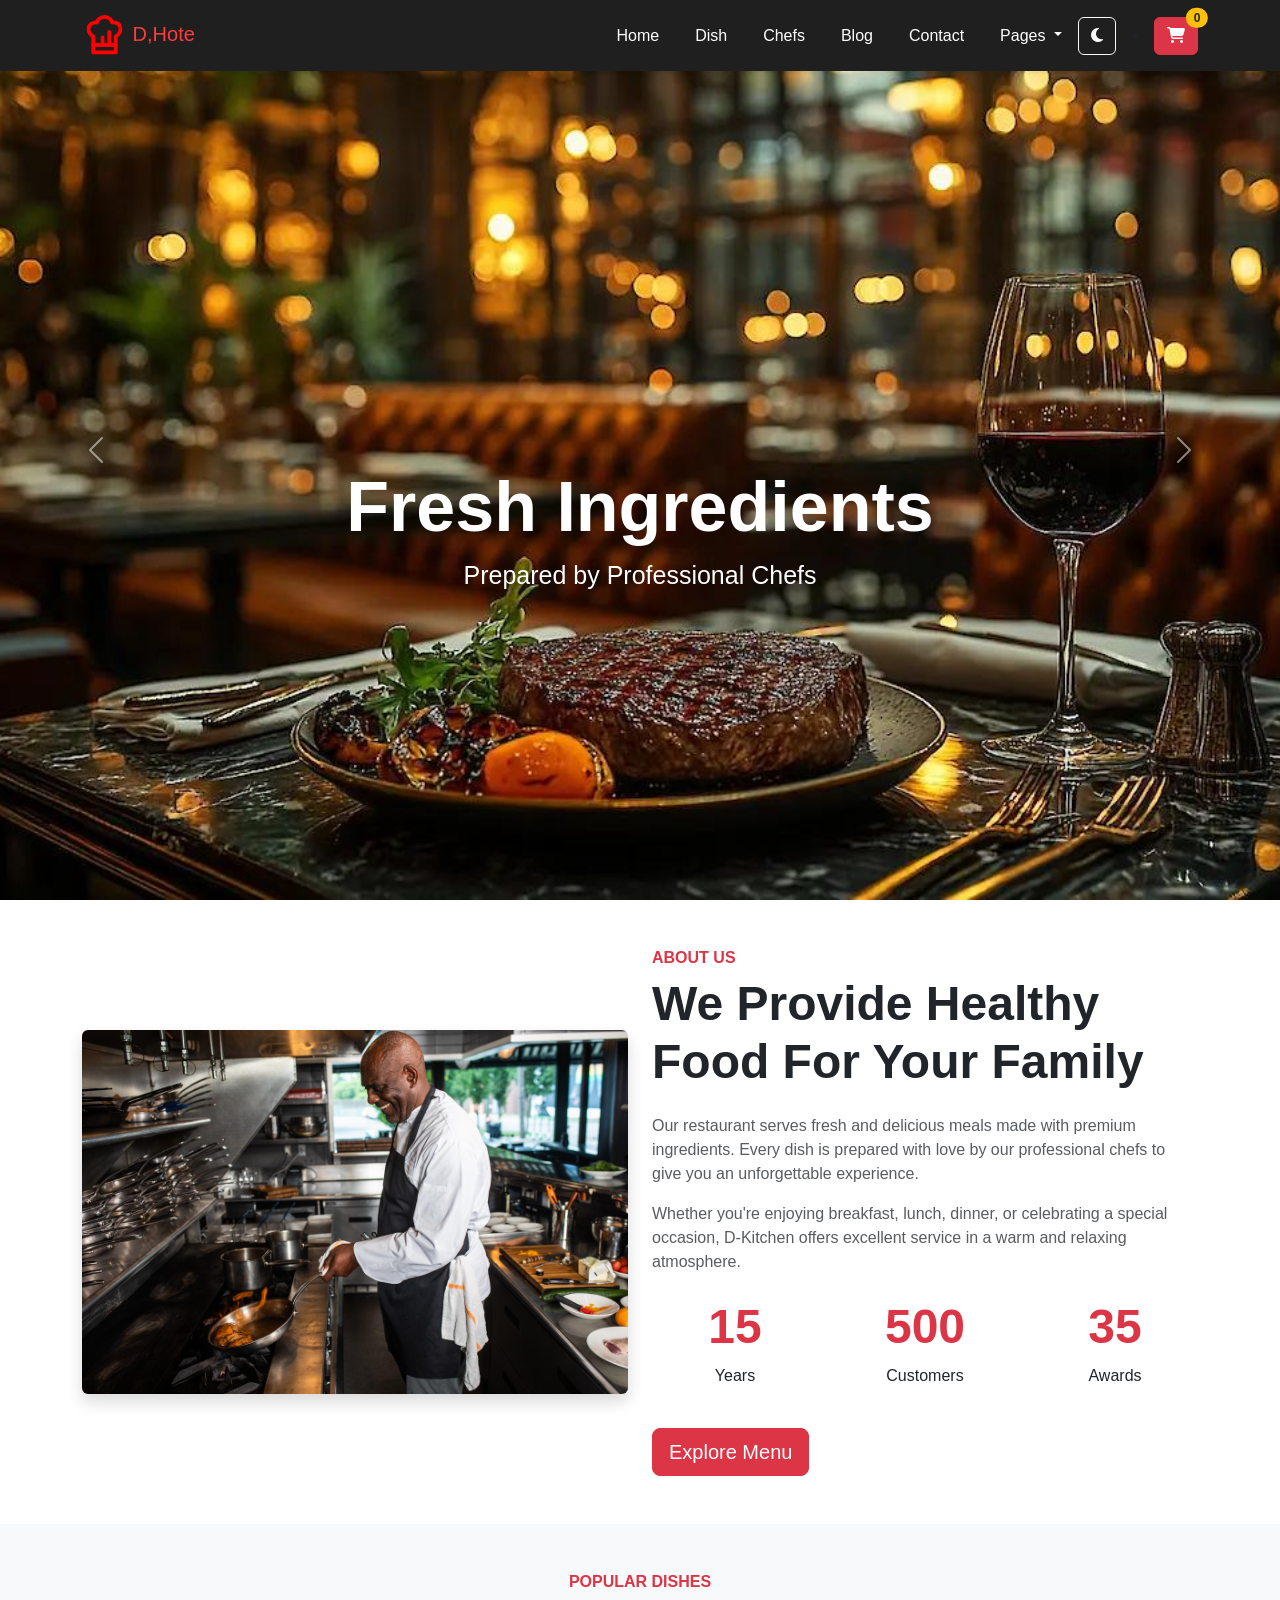
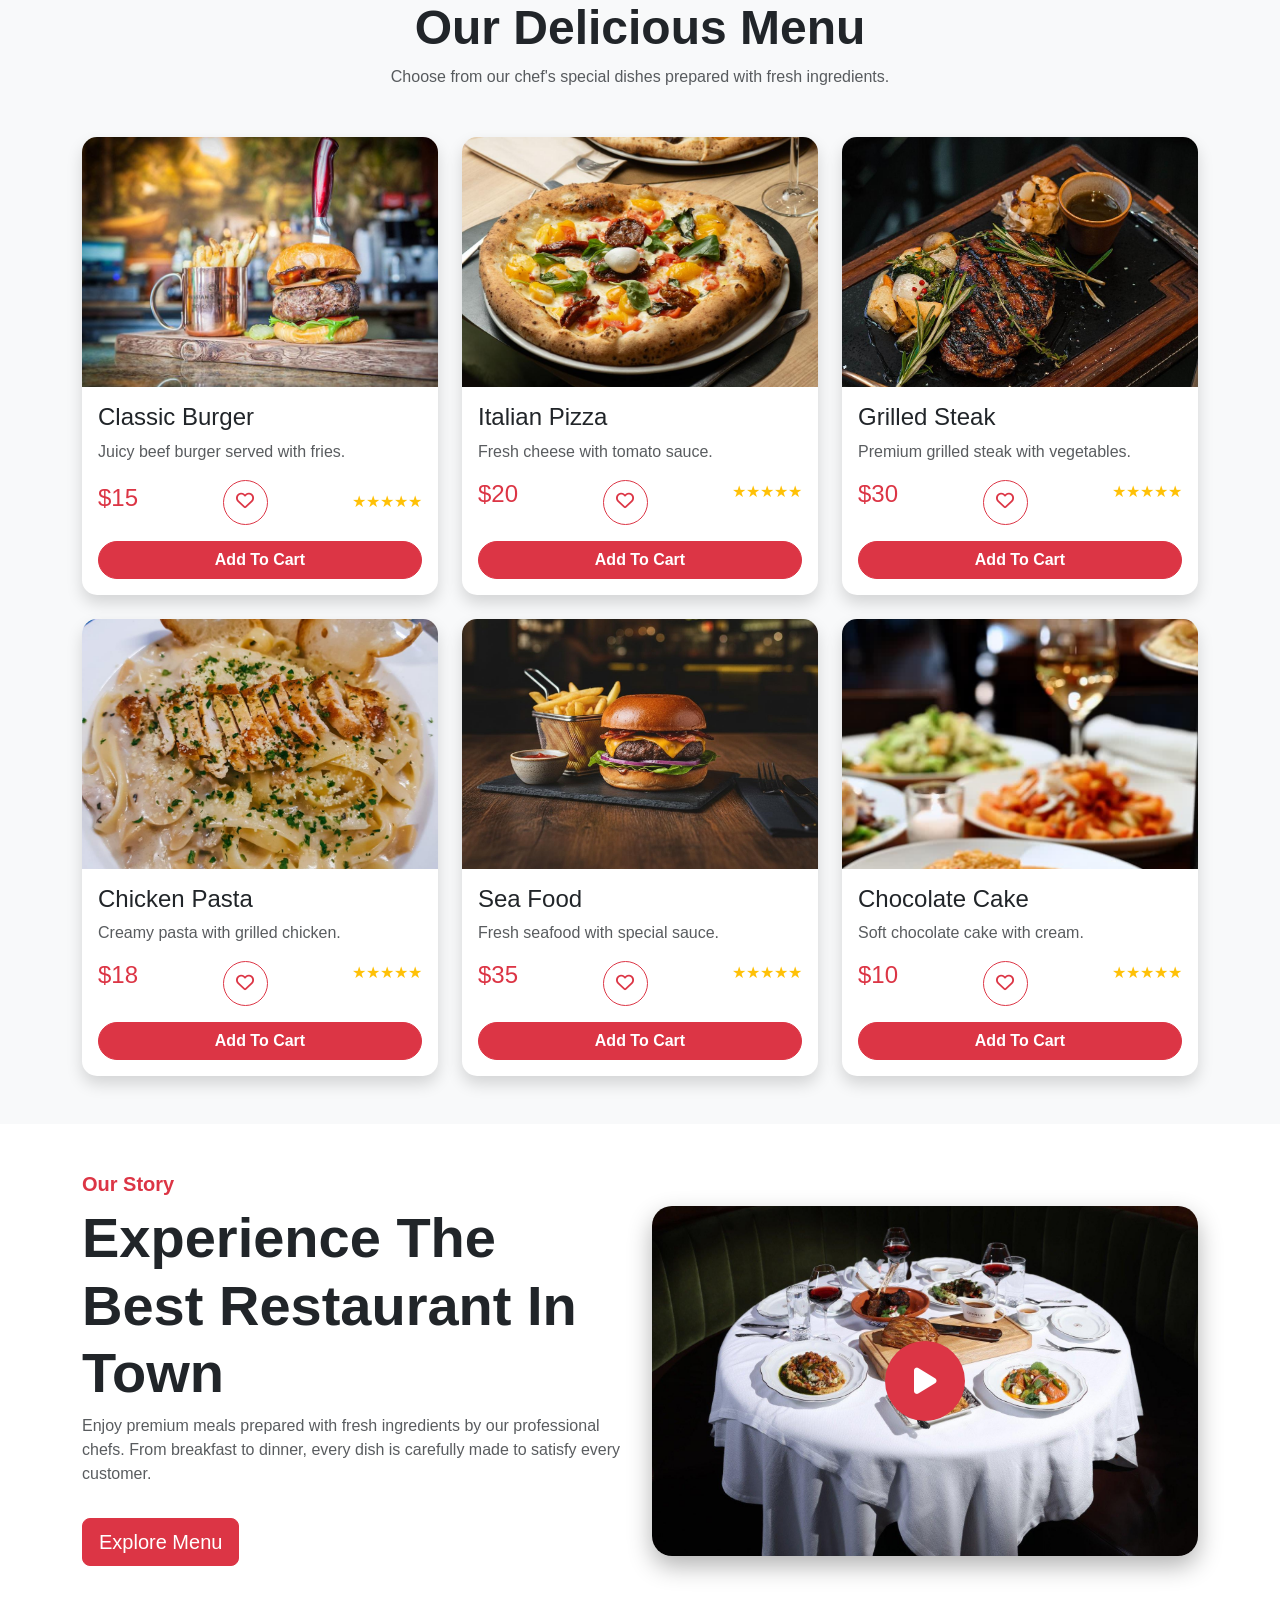
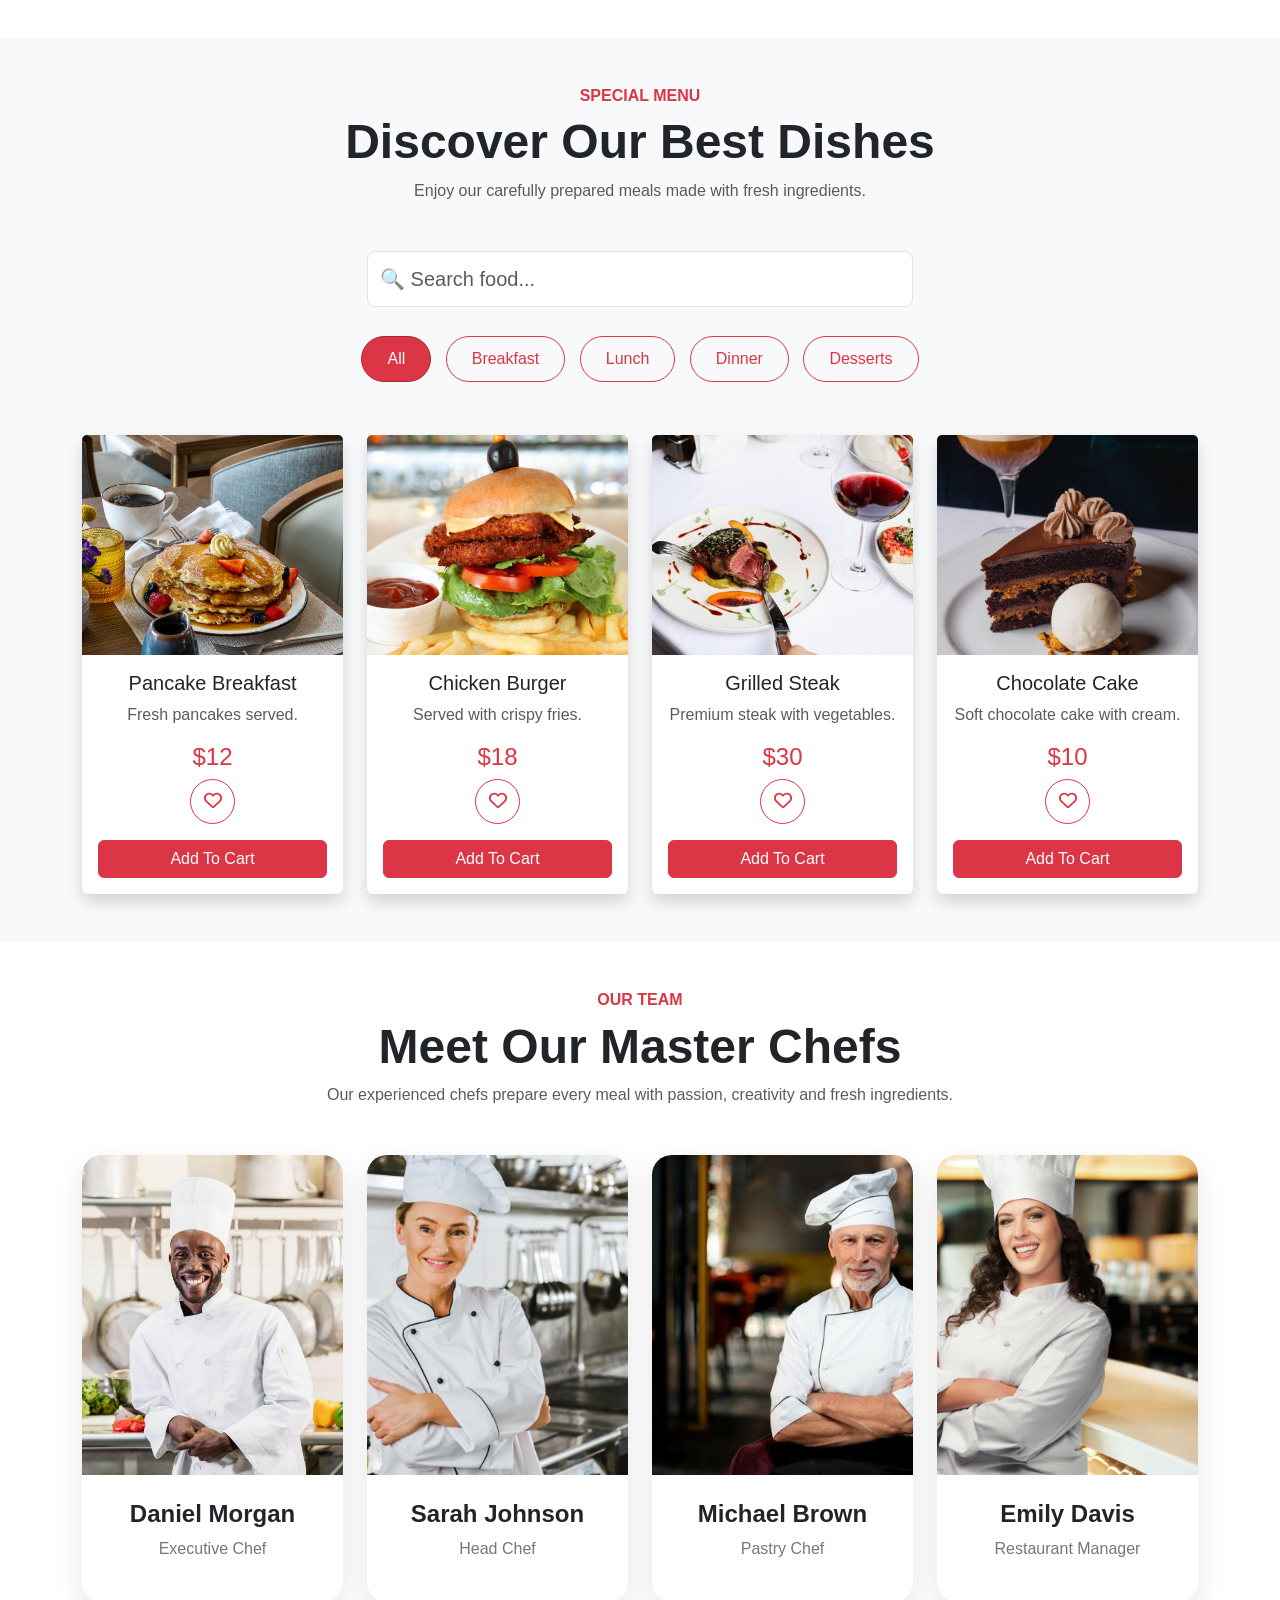
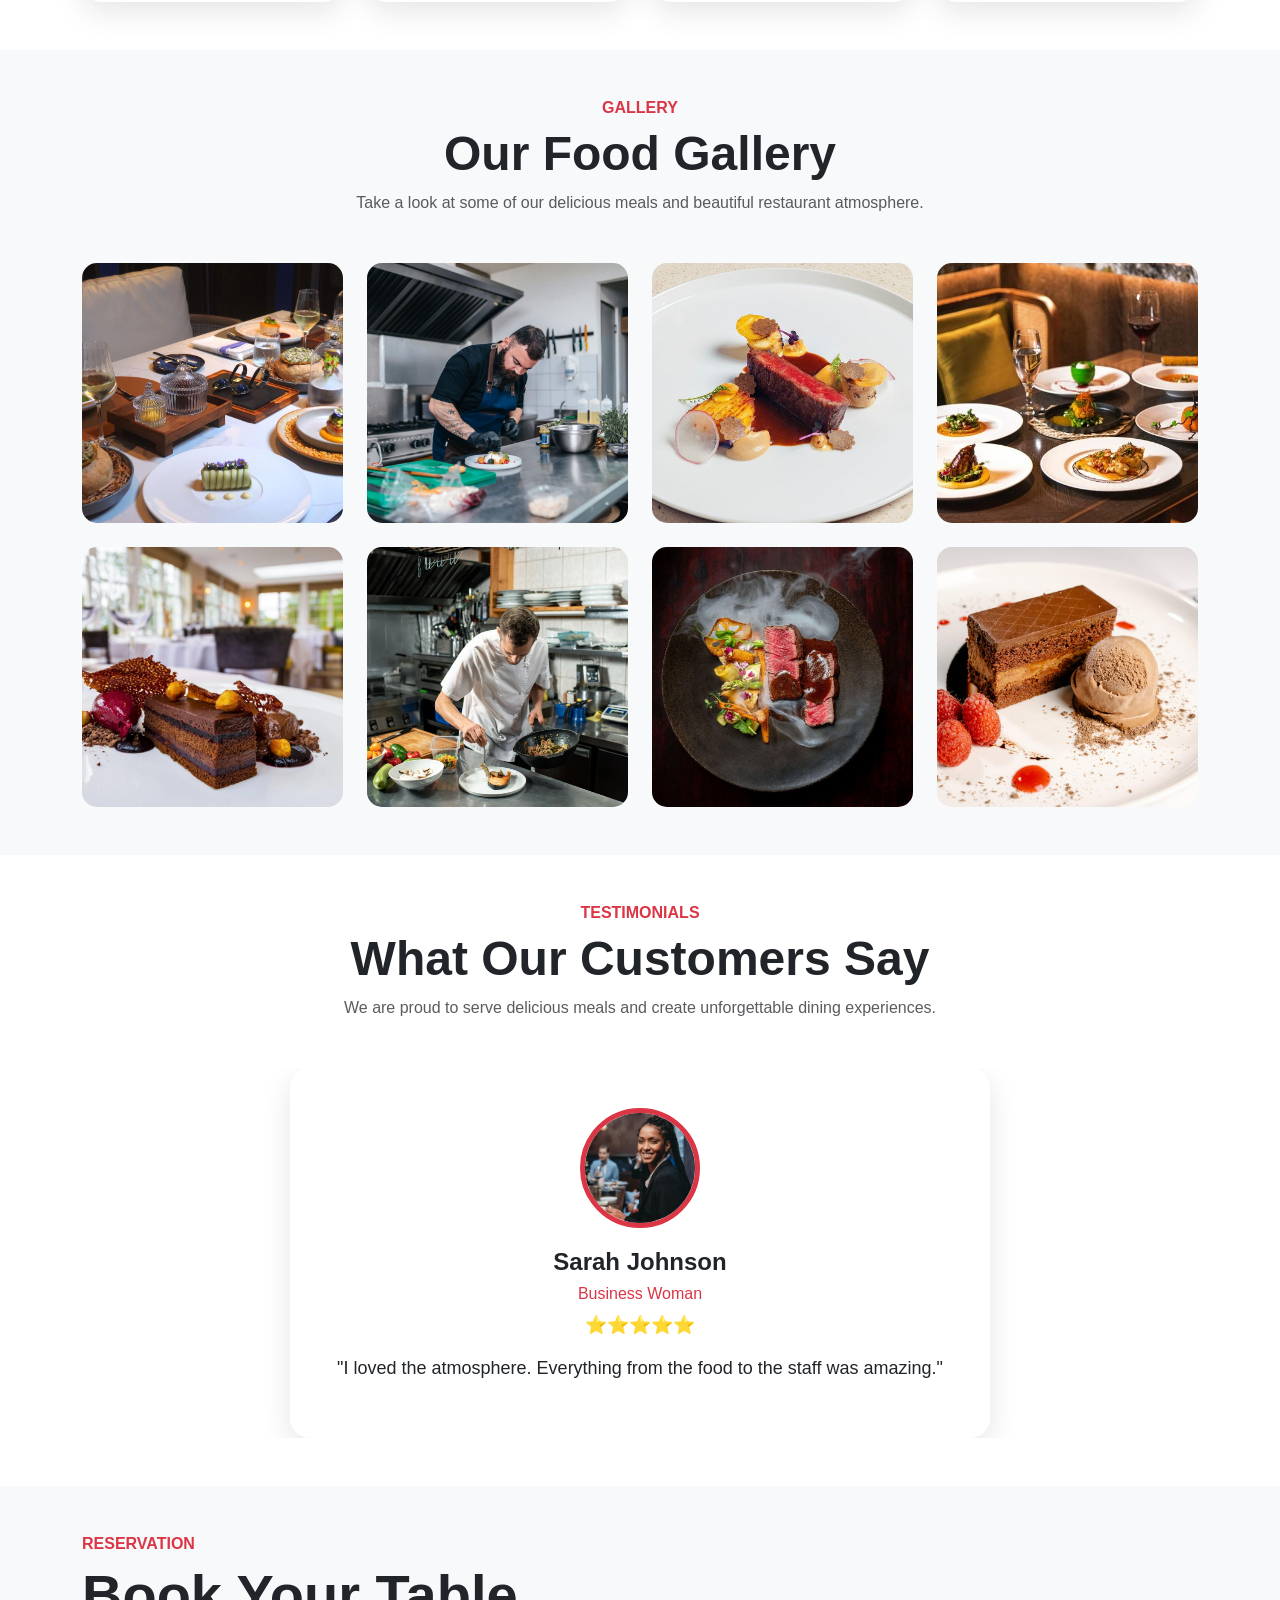
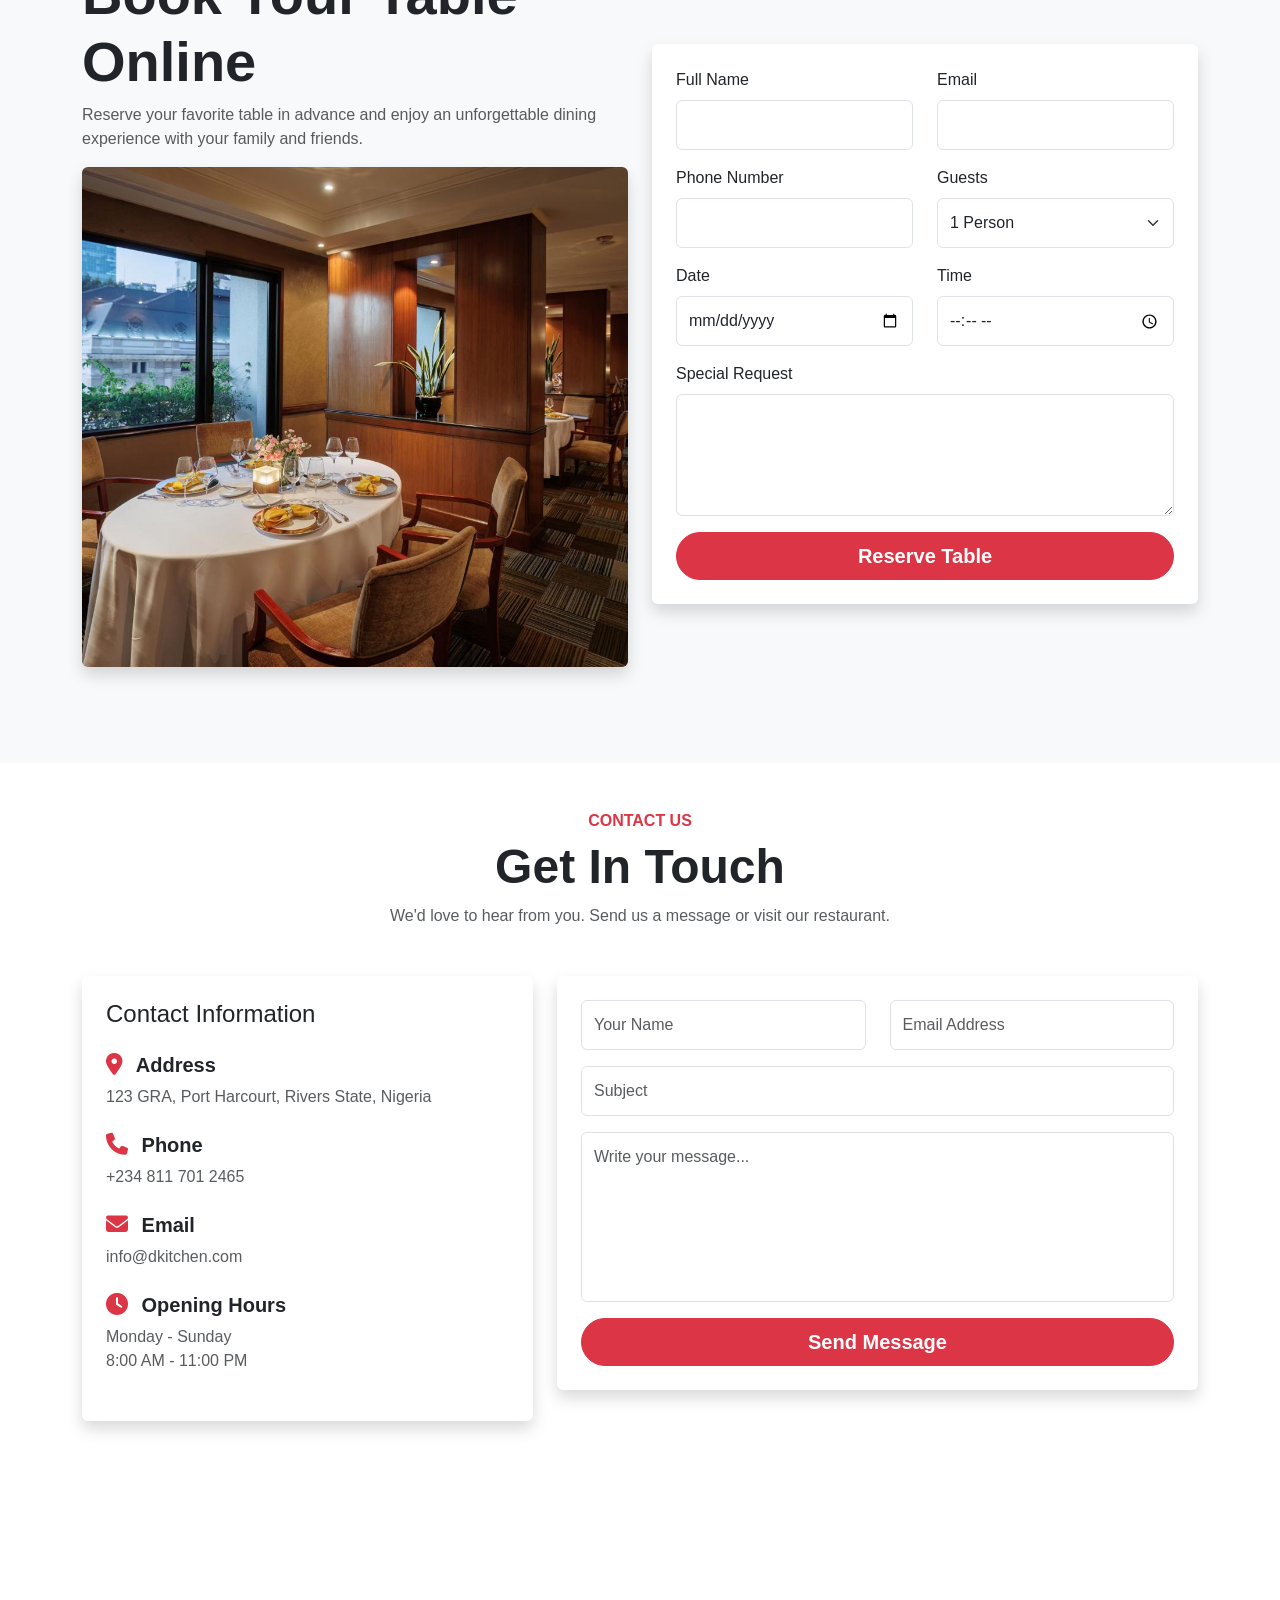
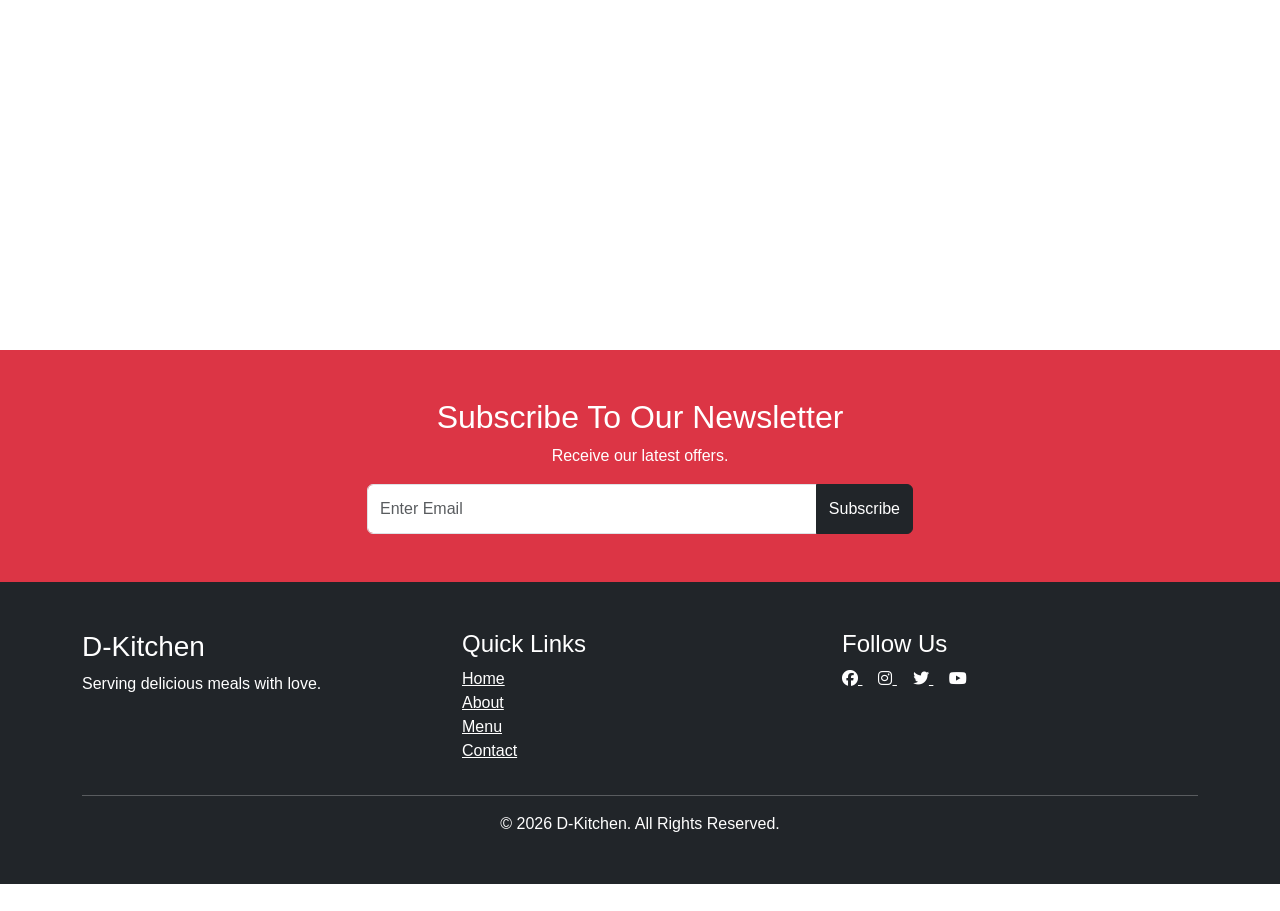
==== commit 9f1e24bf: "Update website name from D-Kitchen to D-Hotel" ====
--- a/index.html
+++ b/index.html
@@ -1,155 +1,102 @@
-<!DOCTYPE html>
+<!doctype html>
 <html lang="en">
-<head>
-    <meta charset="UTF-8">
-    <meta name="viewport" content="width=device-width, initial-scale=1.0">
+  <head>
+    <meta charset="UTF-8" />
+    <meta name="viewport" content="width=device-width, initial-scale=1.0" />
     <title>Daniel Restaurant</title>
 
     <!-- Bootstrap CSS -->
-<link href="https://cdn.jsdelivr.net/npm/bootstrap@5.3.7/dist/css/bootstrap.min.css" rel="stylesheet">
-
-<!-- Bootstrap Icons -->
-<link rel="stylesheet" href="https://cdn.jsdelivr.net/npm/bootstrap-icons@1.13.1/font/bootstrap-icons.min.css">
-
-<!-- Font Awesome -->
-<link rel="stylesheet"
-href="https://cdnjs.cloudflare.com/ajax/libs/font-awesome/6.6.0/css/all.min.css">
-
-
-
-
-
-<!-- <link href="https://unpkg.com/aos@2.3.4/dist/aos.css" rel="stylesheet"> -->
-
-
-
-
-
-
-
-
-
-
-<meta name="description" content="D-Kitchen Restaurant - Delicious food, online reservations, and online ordering.">
-
-<meta name="keywords" content="Restaurant, Food, Online Order, D-Kitchen, Bootstrap">
-
-<meta name="author" content="Daniel Edjang">
-
-<meta name="robots" content="index, follow">
-
-
-
-
-
-<!-- Custom CSS -->
-<link rel="stylesheet" href="style.css">
-
-
-</head>
-<body>
-
+    <link
+      href="https://cdn.jsdelivr.net/npm/bootstrap@5.3.7/dist/css/bootstrap.min.css"
+      rel="stylesheet"
+    />
+
+    <!-- Bootstrap Icons -->
+    <link
+      rel="stylesheet"
+      href="https://cdn.jsdelivr.net/npm/bootstrap-icons@1.13.1/font/bootstrap-icons.min.css"
+    />
+
+    <!-- Font Awesome -->
+    <link
+      rel="stylesheet"
+      href="https://cdnjs.cloudflare.com/ajax/libs/font-awesome/6.6.0/css/all.min.css"
+    />
+
+    <!-- <link href="https://unpkg.com/aos@2.3.4/dist/aos.css" rel="stylesheet"> -->
+
+    <meta
+      name="description"
+      content="D-Kitchen Restaurant - Delicious food, online reservations, and online ordering."
+    />
+
+    <meta
+      name="keywords"
+      content="Restaurant, Food, Online Order, D-Kitchen, Bootstrap"
+    />
+
+    <meta name="author" content="Daniel Edjang" />
+
+    <meta name="robots" content="index, follow" />
+
+    <!-- Custom CSS -->
+    <link rel="stylesheet" href="style.css" />
+  </head>
+  <body>
     <nav class="navbar navbar-expand-lg navbar-dark fixed-top shadow-sm">
-
-<div class="container">
-
-<!-- <a class="navbar-brand fw-bold fs-2" href="#">
+      <div class="container">
+        <!-- <a class="navbar-brand fw-bold fs-2" href="#">
 🍬 D-KITCHEN
 </a> -->
 
-
-
-
-
-
-
-
-
-<a class="navbar-brand">
-
-<img
-
-src="ICON-SVG/chef-hat-svgrepo-com.svg"
-
-width="45"
-
-alt="Logo">
-
-D-KITCHEN
-
-</a>
-
-
-
-
-
-
-
-
-
-
-
-<button class="navbar-toggler"
-type="button"
-data-bs-toggle="collapse"
-data-bs-target="#navbarNav">
-
-<span class="navbar-toggler-icon"></span>
-
-</button>
-
-<div class="collapse navbar-collapse justify-content-end"
-id="navbarNav">
-
-<ul class="navbar-nav">
-
-<li class="nav-item">
-<a class="nav-link active" href="#">
-Home
-</a>
-</li>
-
-<li class="nav-item">
-<a class="nav-link" href="#">
-Dish
-</a>
-</li>
-
-<li class="nav-item">
-<a class="nav-link" href="#">
-Chefs
-</a>
-</li>
-
-<li class="nav-item">
-<a class="nav-link" href="#">
-Blog
-</a>
-</li>
-
-<li class="nav-item">
-<a class="nav-link" href="#">
-Contact
-</a>
-</li>
-
-<li class="nav-item dropdown">
-
-<a class="nav-link dropdown-toggle"
-
-href="#"
-
-data-bs-toggle="dropdown">
-
-
-
-
-
-
-
-
-
-<!-- <li class="nav-item ms-lg-3">
+        <a class="navbar-brand">
+          <img src="ICON-SVG/chef-hat-svgrepo-com.svg" width="45" alt="Logo" />
+
+          <!-- D-KITCHEN -->
+          D,Hote
+        </a>
+
+        <button
+          class="navbar-toggler"
+          type="button"
+          data-bs-toggle="collapse"
+          data-bs-target="#navbarNav"
+        >
+          <span class="navbar-toggler-icon"></span>
+        </button>
+
+        <div
+          class="collapse navbar-collapse justify-content-end"
+          id="navbarNav"
+        >
+          <ul class="navbar-nav">
+            <li class="nav-item">
+              <a class="nav-link active" href="#"> Home </a>
+            </li>
+
+            <li class="nav-item">
+              <a class="nav-link" href="#"> Dish </a>
+            </li>
+
+            <li class="nav-item">
+              <a class="nav-link" href="#"> Chefs </a>
+            </li>
+
+            <li class="nav-item">
+              <a class="nav-link" href="#"> Blog </a>
+            </li>
+
+            <li class="nav-item">
+              <a class="nav-link" href="#"> Contact </a>
+            </li>
+
+            <li class="nav-item dropdown">
+              <a
+                class="nav-link dropdown-toggle"
+                href="#"
+                data-bs-toggle="dropdown"
+              >
+                <!-- <li class="nav-item ms-lg-3">
     <button class="btn btn-danger position-relative" data-bs-toggle="offcanvas" data-bs-target="#cartCanvas">
         <i class="fas fa-shopping-cart"></i>
         <span id="cart-count"
@@ -159,891 +106,467 @@
     </button>
 </li> -->
 
-
-
-
-
-
-
-
-
-
-Pages
-
-</a>
-
-<ul class="dropdown-menu">
-
-<li>
-
-<a class="dropdown-item"
-
-href="#">
-
-Gallery
-
-</a>
-
-</li>
-
-<li>
-
-<a class="dropdown-item"
-
-href="#">
-
-Reservation
-
-</a>
-
-</li>
-
-
-
-
-
-
-
-
-</ul>
-
-</li>
-
-</ul>
-
-
-
-
-
-
-
-
-<!-- Dark mode -->
-<button id="darkModeBtn" class="btn btn-outline-light ms-2">
-    <i class="fas fa-moon"></i>
-</button>
-
-
-
-
-
-
-
-
-
-<li class="nav-item ms-lg-3">
-    <button class="btn btn-danger position-relative" data-bs-toggle="offcanvas" data-bs-target="#cartCanvas">
-        <i class="fas fa-shopping-cart"></i>
-        <span id="cart-count"
-              class="position-absolute top-0 start-100 translate-middle badge rounded-pill bg-warning text-dark">
-            0
-        </span>
-    </button>
-</li>
-
-
-
-
-
-
-</div>
-
-</div>
-
-</nav>
-
-
-
-
-
-
-
-
-
-
-
-
-
-
-<section id="home">
-
-<div id="heroSlider"
-
-class="carousel slide carousel-fade"
-
-data-bs-ride="carousel">
-
-<div class="carousel-inner">
-
-<div class="carousel-item active">
-
-<img src="images/hero1.jpg"
-
-class="d-block w-100 hero-image"
-
-alt="">
-
-<div class="carousel-caption">
-
-<h1>Delicious Recipes</h1>
-
-<p>Fresh Food Every Day</p>
-
-<a href="#" class="btn btn-danger btn-lg">
-
-Explore Menu
-
-</a>
-
-</div>
-
-</div>
-
-<div class="carousel-item">
-
-<img src="images/hero2.jpg"
-
-class="d-block w-100 hero-image"
-
-alt="">
-
-<div class="carousel-caption">
-
-<h1>Fresh Ingredients</h1>
-
-<p>Prepared by Professional Chefs</p>
-
-</div>
-
-</div>
-
-<div class="carousel-item">
-
-<img src="images/hero3.jpg"
-
-class="d-block w-100 hero-image"
-
-alt="">
-
-<div class="carousel-caption">
-
-<h1>Book A Table</h1>
-
-<p>Enjoy Your Family Dinner</p>
-
-</div>
-
-</div>
-
-</div>
-
-<button class="carousel-control-prev"
-
-type="button"
-
-data-bs-target="#heroSlider"
-
-data-bs-slide="prev">
-
-<span class="carousel-control-prev-icon"></span>
-
-</button>
-
-<button class="carousel-control-next"
-
-type="button"
-
-data-bs-target="#heroSlider"
-
-data-bs-slide="next">
-
-<span class="carousel-control-next-icon"></span>
-
-</button>
-
-</div>
-
-</section>
-
-
-
-
-
-
-
-
-
-<!-- ABOUT SECTION -->
-
-<section id="about" class="py-5">
-
-<div class="container">
-
-<div class="row align-items-center">
-
-<!-- Left Image -->
-
-<div class="col-lg-6 mb-5 mb-lg-0">
-
-<img src="images/about.jpg"
-class="img-fluid rounded shadow about-img"
-alt="Restaurant">
-
-</div>
-
-<!-- Right Text -->
-
-<div class="col-lg-6">
-
-<h6 class="text-danger text-uppercase fw-bold">
-About Us
-</h6>
-
-<h2 class="display-5 fw-bold mb-4">
-We Provide Healthy Food For Your Family
-</h2>
-
-<p class="text-muted">
-
-Our restaurant serves fresh and delicious meals made
-with premium ingredients. Every dish is prepared with
-love by our professional chefs to give you an unforgettable
-experience.
-
-</p>
-
-<p class="text-muted">
-
-Whether you're enjoying breakfast, lunch, dinner,
-or celebrating a special occasion, D-Kitchen offers
-excellent service in a warm and relaxing atmosphere.
-
-</p>
-
-<div class="row text-center mt-4">
-
-<div class="col-4">
-
-<h2 class="text-danger fw-bold counter"
-data-target="15">
-0
-</h2>
-
-<p>Years</p>
-
-</div>
-
-<div class="col-4">
-
-<h2 class="text-danger fw-bold counter"
-data-target="500">
-0
-</h2>
-
-<p>Customers</p>
-
-</div>
-
-<div class="col-4">
-
-<h2 class="text-danger fw-bold counter"
-data-target="35">
-0
-</h2>
-
-<p>Awards</p>
-
-</div>
-
-</div>
-
-<a href="#menu"
-class="btn btn-danger btn-lg mt-4">
-
-Explore Menu
-
-</a>
-
-</div>
-
-</div>
-
-</div>
-
-</section>
-
-
-
-
-
-
-
-
-
-<!-- POPULAR DISHES -->
-
-<section id="menu" class="py-5 bg-light">
-
-<div class="container">
-
-<div class="text-center mb-5">
-
-<h6 class="text-danger text-uppercase fw-bold">
-Popular Dishes
-</h6>
-
-<h2 class="display-5 fw-bold">
-Our Delicious Menu
-</h2>
-
-<p class="text-muted">
-Choose from our chef's special dishes prepared with fresh ingredients.
-</p>
-
-</div>
-
-<div class="row g-4">
-
-<!-- CARD 1 -->
-
-<div class="col-lg-4 col-md-6">
-
-<div class="card food-card border-0 shadow">
-
-<img src="images/dish1.jpg" class="card-img-top" alt="Burger">
-
-<div class="card-body">
-
-<h4 class="card-title">Classic Burger</h4>
-
-<p class="text-muted">
-Juicy beef burger served with fries.
-</p>
-
-<div class="d-flex justify-content-between align-items-center">
-
-<h4 class="text-danger">$15</h4>
-
-
-
-
-<button
-
-class="btn btn-outline-danger favorite">
-
-<i class="far fa-heart"></i>
-
-</button>
-
-
-
-
-
-
-<span class="text-warning">
-
-★★★★★
-
-</span>
-
-</div>
-
-<!-- <button class="btn btn-danger w-100 mt-3">
+                Pages
+              </a>
+
+              <ul class="dropdown-menu">
+                <li>
+                  <a class="dropdown-item" href="#"> Gallery </a>
+                </li>
+
+                <li>
+                  <a class="dropdown-item" href="#"> Reservation </a>
+                </li>
+              </ul>
+            </li>
+          </ul>
+
+          <!-- Dark mode -->
+          <button id="darkModeBtn" class="btn btn-outline-light ms-2">
+            <i class="fas fa-moon"></i>
+          </button>
+
+          <li class="nav-item ms-lg-3">
+            <button
+              class="btn btn-danger position-relative"
+              data-bs-toggle="offcanvas"
+              data-bs-target="#cartCanvas"
+            >
+              <i class="fas fa-shopping-cart"></i>
+              <span
+                id="cart-count"
+                class="position-absolute top-0 start-100 translate-middle badge rounded-pill bg-warning text-dark"
+              >
+                0
+              </span>
+            </button>
+          </li>
+        </div>
+      </div>
+    </nav>
+
+    <section id="home">
+      <div
+        id="heroSlider"
+        class="carousel slide carousel-fade"
+        data-bs-ride="carousel"
+      >
+        <div class="carousel-inner">
+          <div class="carousel-item active">
+            <img
+              src="images/hero1.jpg"
+              class="d-block w-100 hero-image"
+              alt=""
+            />
+
+            <div class="carousel-caption">
+              <h1>Delicious Recipes</h1>
+
+              <p>Fresh Food Every Day</p>
+
+              <a href="#" class="btn btn-danger btn-lg"> Explore Menu </a>
+            </div>
+          </div>
+
+          <div class="carousel-item">
+            <img
+              src="images/hero2.jpg"
+              class="d-block w-100 hero-image"
+              alt=""
+            />
+
+            <div class="carousel-caption">
+              <h1>Fresh Ingredients</h1>
+
+              <p>Prepared by Professional Chefs</p>
+            </div>
+          </div>
+
+          <div class="carousel-item">
+            <img
+              src="images/hero3.jpg"
+              class="d-block w-100 hero-image"
+              alt=""
+            />
+
+            <div class="carousel-caption">
+              <h1>Book A Table</h1>
+
+              <p>Enjoy Your Family Dinner</p>
+            </div>
+          </div>
+        </div>
+
+        <button
+          class="carousel-control-prev"
+          type="button"
+          data-bs-target="#heroSlider"
+          data-bs-slide="prev"
+        >
+          <span class="carousel-control-prev-icon"></span>
+        </button>
+
+        <button
+          class="carousel-control-next"
+          type="button"
+          data-bs-target="#heroSlider"
+          data-bs-slide="next"
+        >
+          <span class="carousel-control-next-icon"></span>
+        </button>
+      </div>
+    </section>
+
+    <!-- ABOUT SECTION -->
+
+    <section id="about" class="py-5">
+      <div class="container">
+        <div class="row align-items-center">
+          <!-- Left Image -->
+
+          <div class="col-lg-6 mb-5 mb-lg-0">
+            <img
+              src="images/about.jpg"
+              class="img-fluid rounded shadow about-img"
+              alt="Restaurant"
+            />
+          </div>
+
+          <!-- Right Text -->
+
+          <div class="col-lg-6">
+            <h6 class="text-danger text-uppercase fw-bold">About Us</h6>
+
+            <h2 class="display-5 fw-bold mb-4">
+              We Provide Healthy Food For Your Family
+            </h2>
+
+            <p class="text-muted">
+              Our restaurant serves fresh and delicious meals made with premium
+              ingredients. Every dish is prepared with love by our professional
+              chefs to give you an unforgettable experience.
+            </p>
+
+            <p class="text-muted">
+              Whether you're enjoying breakfast, lunch, dinner, or celebrating a
+              special occasion, D-Kitchen offers excellent service in a warm and
+              relaxing atmosphere.
+            </p>
+
+            <div class="row text-center mt-4">
+              <div class="col-4">
+                <h2 class="text-danger fw-bold counter" data-target="15">0</h2>
+
+                <p>Years</p>
+              </div>
+
+              <div class="col-4">
+                <h2 class="text-danger fw-bold counter" data-target="500">0</h2>
+
+                <p>Customers</p>
+              </div>
+
+              <div class="col-4">
+                <h2 class="text-danger fw-bold counter" data-target="35">0</h2>
+
+                <p>Awards</p>
+              </div>
+            </div>
+
+            <a href="#menu" class="btn btn-danger btn-lg mt-4">
+              Explore Menu
+            </a>
+          </div>
+        </div>
+      </div>
+    </section>
+
+    <!-- POPULAR DISHES -->
+
+    <section id="menu" class="py-5 bg-light">
+      <div class="container">
+        <div class="text-center mb-5">
+          <h6 class="text-danger text-uppercase fw-bold">Popular Dishes</h6>
+
+          <h2 class="display-5 fw-bold">Our Delicious Menu</h2>
+
+          <p class="text-muted">
+            Choose from our chef's special dishes prepared with fresh
+            ingredients.
+          </p>
+        </div>
+
+        <div class="row g-4">
+          <!-- CARD 1 -->
+
+          <div class="col-lg-4 col-md-6">
+            <div class="card food-card border-0 shadow">
+              <img src="images/dish1.jpg" class="card-img-top" alt="Burger" />
+
+              <div class="card-body">
+                <h4 class="card-title">Classic Burger</h4>
+
+                <p class="text-muted">Juicy beef burger served with fries.</p>
+
+                <div class="d-flex justify-content-between align-items-center">
+                  <h4 class="text-danger">$15</h4>
+
+                  <button class="btn btn-outline-danger favorite">
+                    <i class="far fa-heart"></i>
+                  </button>
+
+                  <span class="text-warning"> ★★★★★ </span>
+                </div>
+
+                <!-- <button class="btn btn-danger w-100 mt-3">
 
 Order Now
 
 </button> -->
 
-
-<button
-class="btn btn-danger w-100 mt-3 add-cart"
-
-data-name="Classic Burger"
-
-data-price="15">
-
-Add To Cart
-
-</button>
-
-
-
-
-</div>
-
-</div>
-
-</div>
-
-<!-- CARD 2 -->
-
-<div class="col-lg-4 col-md-6">
-
-<div class="card food-card border-0 shadow">
-
-<img src="images/dish2.jpg" class="card-img-top" alt="Pizza">
-
-<div class="card-body">
-
-<h4>Italian Pizza</h4>
-
-<p class="text-muted">
-
-Fresh cheese with tomato sauce.
-
-</p>
-
-<div class="d-flex justify-content-between">
-
-<h4 class="text-danger">$20</h4>
-
-
-
-
-<button
-
-class="btn btn-outline-danger favorite">
-
-<i class="far fa-heart"></i>
-
-</button>
-
-
-
-
-
-
-<span class="text-warning">
-
-★★★★★
-
-</span>
-
-</div>
-
-<!-- <button class="btn btn-danger w-100 mt-3">
+                <button
+                  class="btn btn-danger w-100 mt-3 add-cart"
+                  data-name="Classic Burger"
+                  data-price="15"
+                >
+                  Add To Cart
+                </button>
+              </div>
+            </div>
+          </div>
+
+          <!-- CARD 2 -->
+
+          <div class="col-lg-4 col-md-6">
+            <div class="card food-card border-0 shadow">
+              <img src="images/dish2.jpg" class="card-img-top" alt="Pizza" />
+
+              <div class="card-body">
+                <h4>Italian Pizza</h4>
+
+                <p class="text-muted">Fresh cheese with tomato sauce.</p>
+
+                <div class="d-flex justify-content-between">
+                  <h4 class="text-danger">$20</h4>
+
+                  <button class="btn btn-outline-danger favorite">
+                    <i class="far fa-heart"></i>
+                  </button>
+
+                  <span class="text-warning"> ★★★★★ </span>
+                </div>
+
+                <!-- <button class="btn btn-danger w-100 mt-3">
 
 Order Now
 
 </button> -->
 
-
-
-
-<button
-class="btn btn-danger w-100 mt-3 add-cart"
-
-data-name="Italian Pizza"
-
-data-price="15">
-
-Add To Cart
-
-</button>
-
-
-
-
-
-
-</div>
-
-</div>
-
-</div>
-
-<!-- CARD 3 -->
-
-<div class="col-lg-4 col-md-6">
-
-<div class="card food-card border-0 shadow">
-
-<img src="images/dish3.jpg" class="card-img-top" alt="Steak">
-
-<div class="card-body">
-
-<h4>Grilled Steak</h4>
-
-<p class="text-muted">
-
-Premium grilled steak with vegetables.
-
-</p>
-
-<div class="d-flex justify-content-between">
-
-<h4 class="text-danger">$30</h4>
-
-
-
-
-
-<button
-
-class="btn btn-outline-danger favorite">
-
-<i class="far fa-heart"></i>
-
-</button>
-
-
-
-
-
-
-<span class="text-warning">
-
-★★★★★
-
-</span>
-
-</div>
-
-<!-- <button class="btn btn-danger w-100 mt-3">
+                <button
+                  class="btn btn-danger w-100 mt-3 add-cart"
+                  data-name="Italian Pizza"
+                  data-price="15"
+                >
+                  Add To Cart
+                </button>
+              </div>
+            </div>
+          </div>
+
+          <!-- CARD 3 -->
+
+          <div class="col-lg-4 col-md-6">
+            <div class="card food-card border-0 shadow">
+              <img src="images/dish3.jpg" class="card-img-top" alt="Steak" />
+
+              <div class="card-body">
+                <h4>Grilled Steak</h4>
+
+                <p class="text-muted">Premium grilled steak with vegetables.</p>
+
+                <div class="d-flex justify-content-between">
+                  <h4 class="text-danger">$30</h4>
+
+                  <button class="btn btn-outline-danger favorite">
+                    <i class="far fa-heart"></i>
+                  </button>
+
+                  <span class="text-warning"> ★★★★★ </span>
+                </div>
+
+                <!-- <button class="btn btn-danger w-100 mt-3">
 
 Order Now
 
 </button> -->
 
-
-
-
-<button
-class="btn btn-danger w-100 mt-3 add-cart"
-
-data-name="Grilled Steak"
-
-data-price="15">
-
-Add To Cart
-
-</button>
-
-
-
-
-
-
-</div>
-
-</div>
-
-</div>
-
-<!-- CARD 4 -->
-
-<div class="col-lg-4 col-md-6">
-
-<div class="card food-card border-0 shadow">
-
-<img src="images/dish4.jpg" class="card-img-top">
-
-<div class="card-body">
-
-<h4>Chicken Pasta</h4>
-
-<p class="text-muted">
-
-Creamy pasta with grilled chicken.
-
-</p>
-
-<div class="d-flex justify-content-between">
-
-<h4 class="text-danger">$18</h4>
-
-
-
-
-
-<button
-
-class="btn btn-outline-danger favorite">
-
-<i class="far fa-heart"></i>
-
-</button>
-
-
-
-
-
-
-
-<span class="text-warning">
-
-★★★★★
-
-</span>
-
-</div>
-
-<!-- <button class="btn btn-danger w-100 mt-3">
+                <button
+                  class="btn btn-danger w-100 mt-3 add-cart"
+                  data-name="Grilled Steak"
+                  data-price="15"
+                >
+                  Add To Cart
+                </button>
+              </div>
+            </div>
+          </div>
+
+          <!-- CARD 4 -->
+
+          <div class="col-lg-4 col-md-6">
+            <div class="card food-card border-0 shadow">
+              <img src="images/dish4.jpg" class="card-img-top" />
+
+              <div class="card-body">
+                <h4>Chicken Pasta</h4>
+
+                <p class="text-muted">Creamy pasta with grilled chicken.</p>
+
+                <div class="d-flex justify-content-between">
+                  <h4 class="text-danger">$18</h4>
+
+                  <button class="btn btn-outline-danger favorite">
+                    <i class="far fa-heart"></i>
+                  </button>
+
+                  <span class="text-warning"> ★★★★★ </span>
+                </div>
+
+                <!-- <button class="btn btn-danger w-100 mt-3">
 
 Order Now
 
 </button> -->
 
-
-
-
-<button
-class="btn btn-danger w-100 mt-3 add-cart"
-
-data-name="Chicken Pasta"
-
-data-price="15">
-
-Add To Cart
-
-</button>
-
-
-
-
-
-
-</div>
-
-</div>
-
-</div>
-
-<!-- CARD 5 -->
-
-<div class="col-lg-4 col-md-6">
-
-<div class="card food-card border-0 shadow">
-
-<img src="images/dish5.jpg" class="card-img-top">
-
-<div class="card-body">
-
-<h4>Sea Food</h4>
-
-<p class="text-muted">
-
-Fresh seafood with special sauce.
-
-</p>
-
-<div class="d-flex justify-content-between">
-
-<h4 class="text-danger">$35</h4>
-
-<button
-
-class="btn btn-outline-danger favorite">
-
-<i class="far fa-heart"></i>
-
-</button>
-
-<span class="text-warning">
-
-★★★★★
-
-</span>
-
-</div>
-
-<!-- <button class="btn btn-danger w-100 mt-3">
+                <button
+                  class="btn btn-danger w-100 mt-3 add-cart"
+                  data-name="Chicken Pasta"
+                  data-price="15"
+                >
+                  Add To Cart
+                </button>
+              </div>
+            </div>
+          </div>
+
+          <!-- CARD 5 -->
+
+          <div class="col-lg-4 col-md-6">
+            <div class="card food-card border-0 shadow">
+              <img src="images/dish5.jpg" class="card-img-top" />
+
+              <div class="card-body">
+                <h4>Sea Food</h4>
+
+                <p class="text-muted">Fresh seafood with special sauce.</p>
+
+                <div class="d-flex justify-content-between">
+                  <h4 class="text-danger">$35</h4>
+
+                  <button class="btn btn-outline-danger favorite">
+                    <i class="far fa-heart"></i>
+                  </button>
+
+                  <span class="text-warning"> ★★★★★ </span>
+                </div>
+
+                <!-- <button class="btn btn-danger w-100 mt-3">
 
 Order Now
 
 </button> -->
 
-
-
-
-<button
-class="btn btn-danger w-100 mt-3 add-cart"
-
-data-name="Sea Food"
-
-data-price="15">
-
-Add To Cart
-
-</button>
-
-
-
-
-
-
-</div>
-
-</div>
-
-</div>
-
-<!-- CARD 6 -->
-
-<div class="col-lg-4 col-md-6">
-
-<div class="card food-card border-0 shadow">
-
-<img src="images/dish6.jpg" class="card-img-top">
-
-<div class="card-body">
-
-<h4>Chocolate Cake</h4>
-
-<p class="text-muted">
-
-Soft chocolate cake with cream.
-
-</p>
-
-<div class="d-flex justify-content-between">
-
-<h4 class="text-danger">$10</h4>
-
-
-
-
-<button
-
-class="btn btn-outline-danger favorite">
-
-<i class="far fa-heart"></i>
-
-</button>
-
-
-
-
-
-
-<span class="text-warning">
-
-★★★★★
-
-</span>
-
-</div>
-
-<!-- <button class="btn btn-danger w-100 mt-3">
+                <button
+                  class="btn btn-danger w-100 mt-3 add-cart"
+                  data-name="Sea Food"
+                  data-price="15"
+                >
+                  Add To Cart
+                </button>
+              </div>
+            </div>
+          </div>
+
+          <!-- CARD 6 -->
+
+          <div class="col-lg-4 col-md-6">
+            <div class="card food-card border-0 shadow">
+              <img src="images/dish6.jpg" class="card-img-top" />
+
+              <div class="card-body">
+                <h4>Chocolate Cake</h4>
+
+                <p class="text-muted">Soft chocolate cake with cream.</p>
+
+                <div class="d-flex justify-content-between">
+                  <h4 class="text-danger">$10</h4>
+
+                  <button class="btn btn-outline-danger favorite">
+                    <i class="far fa-heart"></i>
+                  </button>
+
+                  <span class="text-warning"> ★★★★★ </span>
+                </div>
+
+                <!-- <button class="btn btn-danger w-100 mt-3">
 
 Order Now
 
 </button> -->
 
-
-
-
-<button
-class="btn btn-danger w-100 mt-3 add-cart"
-
-data-name="Chocolate Cake"
-
-data-price="15">
-
-Add To Cart
-
-</button>
-
-
-
-
-
-
-</div>
-
-</div>
-
-</div>
-
-</div>
-
-</div>
-
-</section>
-
-
-
-
-
-
-
-
-
-<!-- VIDEO SECTION -->
-
-<section class="video-section py-5">
-
-<div class="container">
-
-<div class="row align-items-center">
-
-<div class="col-lg-6 mb-4">
-
-<h5 class="text-danger fw-bold">
-Our Story
-</h5>
-
-<h2 class="display-4 fw-bold">
-Experience The Best Restaurant In Town
-</h2>
-
-<p class="text-muted">
-
-Enjoy premium meals prepared with fresh ingredients by
-our professional chefs.
-
-From breakfast to dinner, every dish is carefully made
-to satisfy every customer.
-
-</p>
-
-<a href="#menu" class="btn btn-danger btn-lg mt-3">
-
-Explore Menu
-
-</a>
-
-</div>
-
-<div class="col-lg-6">
-
-<div class="video-container">
-
-<video
-id="restaurantVideo"
-poster="images/video-cover.jpg">
-
-<source
-src="videos/restaurant.mp4.mp4"
-type="video/mp4">
-
-</video>
-
-<button
-id="playPauseBtn"
-class="play-button">
-
-<i class="fa-solid fa-play"></i>
-
-</button>
-
-</div>
-
-</div>
-
-</div>
-
-</div>
-
-</section>
-
-
-
-
-
-
-
-<!-- <div class="row mb-4">
+                <button
+                  class="btn btn-danger w-100 mt-3 add-cart"
+                  data-name="Chocolate Cake"
+                  data-price="15"
+                >
+                  Add To Cart
+                </button>
+              </div>
+            </div>
+          </div>
+        </div>
+      </div>
+    </section>
+
+    <!-- VIDEO SECTION -->
+
+    <section class="video-section py-5">
+      <div class="container">
+        <div class="row align-items-center">
+          <div class="col-lg-6 mb-4">
+            <h5 class="text-danger fw-bold">Our Story</h5>
+
+            <h2 class="display-4 fw-bold">
+              Experience The Best Restaurant In Town
+            </h2>
+
+            <p class="text-muted">
+              Enjoy premium meals prepared with fresh ingredients by our
+              professional chefs. From breakfast to dinner, every dish is
+              carefully made to satisfy every customer.
+            </p>
+
+            <a href="#menu" class="btn btn-danger btn-lg mt-3">
+              Explore Menu
+            </a>
+          </div>
+
+          <div class="col-lg-6">
+            <div class="video-container">
+              <video id="restaurantVideo" poster="images/video-cover.jpg">
+                <source src="videos/restaurant.mp4.mp4" type="video/mp4" />
+              </video>
+
+              <button id="playPauseBtn" class="play-button">
+                <i class="fa-solid fa-play"></i>
+              </button>
+            </div>
+          </div>
+        </div>
+      </div>
+    </section>
+
+    <!-- <div class="row mb-4">
 
     <div class="col-lg-6 mx-auto">
 
@@ -1058,209 +581,151 @@
 
 </div> -->
 
-
-
-
-
-
-
-
-
-<!-- FEATURED MENU -->
-
-<section id="featured-menu" class="py-5 bg-light">
-
-<div class="container">
-
-<div class="text-center mb-5">
-
-<h6 class="text-danger text-uppercase fw-bold">
-Special Menu
-</h6>
-
-<h2 class="display-5 fw-bold">
-Discover Our Best Dishes
-</h2>
-
-<p class="text-muted">
-Enjoy our carefully prepared meals made with fresh ingredients.
-</p>
-
-</div>
-
-
-
-
-<div class="row mb-4">
-
-    <div class="col-lg-6 mx-auto">
-
-        <input
-        type="text"
-        id="searchFood"
-        class="form-control form-control-lg"
-
-        placeholder="🔍 Search food...">
-
-    </div>
-
-</div>
-
-
-
-
-
-
-<!-- CATEGORY BUTTONS -->
-
-<div class="text-center mb-5">
-
-<button class="btn btn-danger menu-btn active" data-category="all">
-All
-</button>
-
-<button class="btn btn-outline-danger menu-btn" data-category="breakfast">
-Breakfast
-</button>
-
-<button class="btn btn-outline-danger menu-btn" data-category="lunch">
-Lunch
-</button>
-
-<button class="btn btn-outline-danger menu-btn" data-category="dinner">
-Dinner
-</button>
-
-<button class="btn btn-outline-danger menu-btn" data-category="dessert">
-Desserts
-</button>
-
-</div>
-
-<div class="row g-4">
-
-<!-- ITEM 1 -->
-
-<div class="col-md-6 col-lg-3 menu-item breakfast">
-
-<div class="card h-100 shadow border-0">
-
-<img src="images/breakfast1.jpg" class="card-img-top" alt="Breakfast">
-
-<div class="card-body text-center">
-
-<h5>Pancake Breakfast</h5>
-
-<p class="text-muted">
-Fresh pancakes served.
-</p>
-
-<h4 class="text-danger">$12</h4>
-
-
-
-
-<button
-
-class="btn btn-outline-danger favorite">
-
-<i class="far fa-heart"></i>
-
-</button>
-
-
-
-
-
-
-
-<!-- <button class="btn btn-danger">
+    <!-- FEATURED MENU -->
+
+    <section id="featured-menu" class="py-5 bg-light">
+      <div class="container">
+        <div class="text-center mb-5">
+          <h6 class="text-danger text-uppercase fw-bold">Special Menu</h6>
+
+          <h2 class="display-5 fw-bold">Discover Our Best Dishes</h2>
+
+          <p class="text-muted">
+            Enjoy our carefully prepared meals made with fresh ingredients.
+          </p>
+        </div>
+
+        <div class="row mb-4">
+          <div class="col-lg-6 mx-auto">
+            <input
+              type="text"
+              id="searchFood"
+              class="form-control form-control-lg"
+              placeholder="🔍 Search food..."
+            />
+          </div>
+        </div>
+
+        <!-- CATEGORY BUTTONS -->
+
+        <div class="text-center mb-5">
+          <button class="btn btn-danger menu-btn active" data-category="all">
+            All
+          </button>
+
+          <button
+            class="btn btn-outline-danger menu-btn"
+            data-category="breakfast"
+          >
+            Breakfast
+          </button>
+
+          <button class="btn btn-outline-danger menu-btn" data-category="lunch">
+            Lunch
+          </button>
+
+          <button
+            class="btn btn-outline-danger menu-btn"
+            data-category="dinner"
+          >
+            Dinner
+          </button>
+
+          <button
+            class="btn btn-outline-danger menu-btn"
+            data-category="dessert"
+          >
+            Desserts
+          </button>
+        </div>
+
+        <div class="row g-4">
+          <!-- ITEM 1 -->
+
+          <div class="col-md-6 col-lg-3 menu-item breakfast">
+            <div class="card h-100 shadow border-0">
+              <img
+                src="images/breakfast1.jpg"
+                class="card-img-top"
+                alt="Breakfast"
+              />
+
+              <div class="card-body text-center">
+                <h5>Pancake Breakfast</h5>
+
+                <p class="text-muted">Fresh pancakes served.</p>
+
+                <h4 class="text-danger">$12</h4>
+
+                <button class="btn btn-outline-danger favorite">
+                  <i class="far fa-heart"></i>
+                </button>
+
+                <!-- <button class="btn btn-danger">
 Order Now
 </button> -->
 
-
-
-
-<button
-class="btn btn-danger w-100 mt-3 add-cart"
-
-data-name="Pancake Breakfast"
-
-data-price="15">
-
-Add To Cart
-
-</button>
-
-
-
-
-
-
-</div>
-
-</div>
-
-</div>
-
-<!-- ITEM 2 -->
-
-<div class="col-md-6 col-lg-3 menu-item lunch">
-
-<div class="card h-100 shadow border-0">
-
-<img src="images/lunch1.jpg" class="card-img-top" alt="Lunch">
-
-<div class="card-body text-center">
-
-<h5>Chicken Burger</h5>
-
-<p class="text-muted">
-Served with crispy fries.
-</p>
-
-<h4 class="text-danger">$18</h4>
-
-
-
-
-<button
-
-class="btn btn-outline-danger favorite">
-
-<i class="far fa-heart"></i>
-
-</button>
-
-
-
-
-
-
-<!-- <button class="btn btn-danger">
+                <button
+                  class="btn btn-danger w-100 mt-3 add-cart"
+                  data-name="Pancake Breakfast"
+                  data-price="15"
+                >
+                  Add To Cart
+                </button>
+              </div>
+            </div>
+          </div>
+
+          <!-- ITEM 2 -->
+
+          <div class="col-md-6 col-lg-3 menu-item lunch">
+            <div class="card h-100 shadow border-0">
+              <img src="images/lunch1.jpg" class="card-img-top" alt="Lunch" />
+
+              <div class="card-body text-center">
+                <h5>Chicken Burger</h5>
+
+                <p class="text-muted">Served with crispy fries.</p>
+
+                <h4 class="text-danger">$18</h4>
+
+                <button class="btn btn-outline-danger favorite">
+                  <i class="far fa-heart"></i>
+                </button>
+
+                <!-- <button class="btn btn-danger">
 Order Now
 </button> -->
 
-
-
+                <button
+                  class="btn btn-danger w-100 mt-3 add-cart"
+                  data-name="Chicken Burger"
+                  data-price="15"
+                >
+                  Add To Cart
+
+                  <!-- <input
+
+type="text"
+
+id="coupon"
+
+class="form-control mt-3"
+
+placeholder="Coupon Code">
 
 <button
-class="btn btn-danger w-100 mt-3 add-cart"
-
-data-name="Chicken Burger"
-
-data-price="15">
-
-Add To Cart
-
-
-
-
-
-
-
-
-<!-- <input
+
+class="btn btn-warning w-100 mt-2"
+
+onclick="applyCoupon()">
+
+Apply Coupon
+
+</button> -->
+                </button>
+
+                <!-- <input
 
 type="text"
 
@@ -1279,1468 +744,796 @@
 Apply Coupon
 
 </button> -->
-
-
-
-
-
-
-
-
-
-
-
-</button>
-
-
-
-
-
-<!-- <input
-
-type="text"
-
-id="coupon"
-
-class="form-control mt-3"
-
-placeholder="Coupon Code">
-
-<button
-
-class="btn btn-warning w-100 mt-2"
-
-onclick="applyCoupon()">
-
-Apply Coupon
-
-</button> -->
-
-
-
-
-
-</div>
-
-</div>
-
-</div>
-
-<!-- ITEM 3 -->
-
-<div class="col-md-6 col-lg-3 menu-item dinner">
-
-<div class="card h-100 shadow border-0">
-
-<img src="images/dinner1.jpg" class="card-img-top" alt="Dinner">
-
-<div class="card-body text-center">
-
-<h5>Grilled Steak</h5>
-
-<p class="text-muted">
-Premium steak with vegetables.
-</p>
-
-<h4 class="text-danger">$30</h4>
-
-
-
-
-<button
-
-class="btn btn-outline-danger favorite">
-
-<i class="far fa-heart"></i>
-
-</button>
-
-
-
-
-
-
-
-<!-- <button class="btn btn-danger">
+              </div>
+            </div>
+          </div>
+
+          <!-- ITEM 3 -->
+
+          <div class="col-md-6 col-lg-3 menu-item dinner">
+            <div class="card h-100 shadow border-0">
+              <img src="images/dinner1.jpg" class="card-img-top" alt="Dinner" />
+
+              <div class="card-body text-center">
+                <h5>Grilled Steak</h5>
+
+                <p class="text-muted">Premium steak with vegetables.</p>
+
+                <h4 class="text-danger">$30</h4>
+
+                <button class="btn btn-outline-danger favorite">
+                  <i class="far fa-heart"></i>
+                </button>
+
+                <!-- <button class="btn btn-danger">
 Order Now
 </button> -->
 
-
-
-
-<button
-class="btn btn-danger w-100 mt-3 add-cart"
-
-data-name="Grilled Steak"
-
-data-price="15">
-
-Add To Cart
-
-</button>
-
-
-
-
-
-
-</div>
-
-</div>
-
-</div>
-
-<!-- ITEM 4 -->
-
-<div class="col-md-6 col-lg-3 menu-item dessert">
-
-<div class="card h-100 shadow border-0">
-
-<img src="images/dessert1.jpg" class="card-img-top" alt="Dessert">
-
-<div class="card-body text-center">
-
-<h5>Chocolate Cake</h5>
-
-<p class="text-muted">
-Soft chocolate cake with cream.
-</p>
-
-<h4 class="text-danger">$10</h4>
-
-
-
-
-<button
-
-class="btn btn-outline-danger favorite">
-
-<i class="far fa-heart"></i>
-
-</button>
-
-
-
-
-
-
-<!-- <button class="btn btn-danger">
+                <button
+                  class="btn btn-danger w-100 mt-3 add-cart"
+                  data-name="Grilled Steak"
+                  data-price="15"
+                >
+                  Add To Cart
+                </button>
+              </div>
+            </div>
+          </div>
+
+          <!-- ITEM 4 -->
+
+          <div class="col-md-6 col-lg-3 menu-item dessert">
+            <div class="card h-100 shadow border-0">
+              <img
+                src="images/dessert1.jpg"
+                class="card-img-top"
+                alt="Dessert"
+              />
+
+              <div class="card-body text-center">
+                <h5>Chocolate Cake</h5>
+
+                <p class="text-muted">Soft chocolate cake with cream.</p>
+
+                <h4 class="text-danger">$10</h4>
+
+                <button class="btn btn-outline-danger favorite">
+                  <i class="far fa-heart"></i>
+                </button>
+
+                <!-- <button class="btn btn-danger">
 Order Now
 </button> -->
 
-
-
-
-
-<button
-class="btn btn-danger w-100 mt-3 add-cart"
-
-data-name="Chocolate Cake"
-
-data-price="15">
-
-Add To Cart
-
-</button>
-
-
-
-
-
-</div>
-
-</div>
-
-</div>
-
-</div>
-
-</div>
-
-</section>
-
-
-
-
-
-
-
-
-
-<!-- ===================== -->
-<!-- MEET OUR CHEFS -->
-<!-- ===================== -->
-
-<section id="chefs" class="py-5">
-
-    <div class="container">
-
+                <button
+                  class="btn btn-danger w-100 mt-3 add-cart"
+                  data-name="Chocolate Cake"
+                  data-price="15"
+                >
+                  Add To Cart
+                </button>
+              </div>
+            </div>
+          </div>
+        </div>
+      </div>
+    </section>
+
+    <!-- ===================== -->
+    <!-- MEET OUR CHEFS -->
+    <!-- ===================== -->
+
+    <section id="chefs" class="py-5">
+      <div class="container">
         <div class="text-center mb-5">
-
-            <h6 class="text-danger text-uppercase fw-bold">
-                Our Team
-            </h6>
-
-            <h2 class="display-5 fw-bold">
-                Meet Our Master Chefs
-            </h2>
-
-            <p class="text-muted">
-                Our experienced chefs prepare every meal with passion, creativity and fresh ingredients.
-            </p>
-
+          <h6 class="text-danger text-uppercase fw-bold">Our Team</h6>
+
+          <h2 class="display-5 fw-bold">Meet Our Master Chefs</h2>
+
+          <p class="text-muted">
+            Our experienced chefs prepare every meal with passion, creativity
+            and fresh ingredients.
+          </p>
         </div>
 
         <div class="row g-4">
-
-            <!-- CHEF 1 -->
-
-            <div class="col-lg-3 col-md-6">
-
-                <div class="chef-card">
-
-                    <div class="chef-image">
-
-                        <img src="images/chef1.jpg" alt="Chef">
-
-                        <div class="chef-social">
-
-                            <a href="#"><i class="fab fa-facebook-f"></i></a>
-
-                            <a href="#"><i class="fab fa-instagram"></i></a>
-
-                            <a href="#"><i class="fab fa-twitter"></i></a>
-
-                        </div>
-
-                    </div>
-
-                    <div class="chef-content">
-
-                        <h4>Daniel Morgan</h4>
-
-                        <p>Executive Chef</p>
-
-                    </div>
-
-                </div>
-
-            </div>
-
-            <!-- CHEF 2 -->
-
-            <div class="col-lg-3 col-md-6">
-
-                <div class="chef-card">
-
-                    <div class="chef-image">
-
-                        <img src="images/chef2.jpg" alt="Chef">
-
-                        <div class="chef-social">
-
-                            <a href="#"><i class="fab fa-facebook-f"></i></a>
-
-                            <a href="#"><i class="fab fa-instagram"></i></a>
-
-                            <a href="#"><i class="fab fa-twitter"></i></a>
-
-                        </div>
-
-                    </div>
-
-                    <div class="chef-content">
-
-                        <h4>Sarah Johnson</h4>
-
-                        <p>Head Chef</p>
-
-                    </div>
-
-                </div>
-
-            </div>
-
-            <!-- CHEF 3 -->
-
-            <div class="col-lg-3 col-md-6">
-
-                <div class="chef-card">
-
-                    <div class="chef-image">
-
-                        <img src="images/chef3.jpg" alt="Chef">
-
-                        <div class="chef-social">
-
-                            <a href="#"><i class="fab fa-facebook-f"></i></a>
-
-                            <a href="#"><i class="fab fa-instagram"></i></a>
-
-                            <a href="#"><i class="fab fa-twitter"></i></a>
-
-                        </div>
-
-                    </div>
-
-                    <div class="chef-content">
-
-                        <h4>Michael Brown</h4>
-
-                        <p>Pastry Chef</p>
-
-                    </div>
-
-                </div>
-
-            </div>
-
-            <!-- CHEF 4 -->
-
-            <div class="col-lg-3 col-md-6">
-
-                <div class="chef-card">
-
-                    <div class="chef-image">
-
-                        <img src="images/chef4.jpg" alt="Chef">
-
-                        <div class="chef-social">
-
-                            <a href="#"><i class="fab fa-facebook-f"></i></a>
-
-                            <a href="#"><i class="fab fa-instagram"></i></a>
-
-                            <a href="#"><i class="fab fa-twitter"></i></a>
-
-                        </div>
-
-                    </div>
-
-                    <div class="chef-content">
-
-                        <h4>Emily Davis</h4>
-
-                        <p>Restaurant Manager</p>
-
-                    </div>
-
-                </div>
-
-            </div>
-
-        </div>
-
-    </div>
-
-</section>
-
-
-
-
-
-
-
-
-
-<!-- ===========================
+          <!-- CHEF 1 -->
+
+          <div class="col-lg-3 col-md-6">
+            <div class="chef-card">
+              <div class="chef-image">
+                <img src="images/chef1.jpg" alt="Chef" />
+
+                <div class="chef-social">
+                  <a href="#"><i class="fab fa-facebook-f"></i></a>
+
+                  <a href="#"><i class="fab fa-instagram"></i></a>
+
+                  <a href="#"><i class="fab fa-twitter"></i></a>
+                </div>
+              </div>
+
+              <div class="chef-content">
+                <h4>Daniel Morgan</h4>
+
+                <p>Executive Chef</p>
+              </div>
+            </div>
+          </div>
+
+          <!-- CHEF 2 -->
+
+          <div class="col-lg-3 col-md-6">
+            <div class="chef-card">
+              <div class="chef-image">
+                <img src="images/chef2.jpg" alt="Chef" />
+
+                <div class="chef-social">
+                  <a href="#"><i class="fab fa-facebook-f"></i></a>
+
+                  <a href="#"><i class="fab fa-instagram"></i></a>
+
+                  <a href="#"><i class="fab fa-twitter"></i></a>
+                </div>
+              </div>
+
+              <div class="chef-content">
+                <h4>Sarah Johnson</h4>
+
+                <p>Head Chef</p>
+              </div>
+            </div>
+          </div>
+
+          <!-- CHEF 3 -->
+
+          <div class="col-lg-3 col-md-6">
+            <div class="chef-card">
+              <div class="chef-image">
+                <img src="images/chef3.jpg" alt="Chef" />
+
+                <div class="chef-social">
+                  <a href="#"><i class="fab fa-facebook-f"></i></a>
+
+                  <a href="#"><i class="fab fa-instagram"></i></a>
+
+                  <a href="#"><i class="fab fa-twitter"></i></a>
+                </div>
+              </div>
+
+              <div class="chef-content">
+                <h4>Michael Brown</h4>
+
+                <p>Pastry Chef</p>
+              </div>
+            </div>
+          </div>
+
+          <!-- CHEF 4 -->
+
+          <div class="col-lg-3 col-md-6">
+            <div class="chef-card">
+              <div class="chef-image">
+                <img src="images/chef4.jpg" alt="Chef" />
+
+                <div class="chef-social">
+                  <a href="#"><i class="fab fa-facebook-f"></i></a>
+
+                  <a href="#"><i class="fab fa-instagram"></i></a>
+
+                  <a href="#"><i class="fab fa-twitter"></i></a>
+                </div>
+              </div>
+
+              <div class="chef-content">
+                <h4>Emily Davis</h4>
+
+                <p>Restaurant Manager</p>
+              </div>
+            </div>
+          </div>
+        </div>
+      </div>
+    </section>
+
+    <!-- ===========================
      GALLERY
 ============================ -->
 
-<section id="gallery" class="py-5 bg-light">
-
-<div class="container">
-
-<div class="text-center mb-5">
-
-<h6 class="text-danger text-uppercase fw-bold">
-
-Gallery
-
-</h6>
-
-<h2 class="display-5 fw-bold">
-
-Our Food Gallery
-
-</h2>
-
-<p class="text-muted">
-
-Take a look at some of our delicious meals and beautiful restaurant atmosphere.
-
-</p>
-
-</div>
-
-<div class="row g-4">
-
-<div class="col-lg-3 col-md-6">
-
-<a href="images/gallery1.jpg">
-
-<img src="images/gallery1.jpg" class="gallery-img img-fluid">
-
-</a>
-
-</div>
-
-<div class="col-lg-3 col-md-6">
-
-<a href="images/gallery2.jpg">
-
-<img src="images/gallery2.jpg" class="gallery-img img-fluid">
-
-</a>
-
-</div>
-
-<div class="col-lg-3 col-md-6">
-
-<a href="images/gallery3.jpg">
-
-<img src="images/gallery3.jpg" class="gallery-img img-fluid">
-
-</a>
-
-</div>
-
-<div class="col-lg-3 col-md-6">
-
-<a href="images/gallery4.jpg">
-
-<img src="images/gallery4.jpg" class="gallery-img img-fluid">
-
-</a>
-
-</div>
-
-<div class="col-lg-3 col-md-6">
-
-<a href="images/gallery5.jpg">
-
-<img src="images/gallery5.jpg" class="gallery-img img-fluid">
-
-</a>
-
-</div>
-
-<div class="col-lg-3 col-md-6">
-
-<a href="images/gallery6.jpg">
-
-<img src="images/gallery6.jpg" class="gallery-img img-fluid">
-
-</a>
-
-</div>
-
-<div class="col-lg-3 col-md-6">
-
-<a href="images/gallery7.jpg">
-
-<img src="images/gallery7.jpg" class="gallery-img img-fluid">
-
-</a>
-
-</div>
-
-<div class="col-lg-3 col-md-6">
-
-<a href="images/gallery8.jpg">
-
-<img src="images/gallery8.jpg" class="gallery-img img-fluid">
-
-</a>
-
-</div>
-
-</div>
-
-</div>
-
-</section>
-
-
-
-
-
-
-
-
-
-<!-- =======================
+    <section id="gallery" class="py-5 bg-light">
+      <div class="container">
+        <div class="text-center mb-5">
+          <h6 class="text-danger text-uppercase fw-bold">Gallery</h6>
+
+          <h2 class="display-5 fw-bold">Our Food Gallery</h2>
+
+          <p class="text-muted">
+            Take a look at some of our delicious meals and beautiful restaurant
+            atmosphere.
+          </p>
+        </div>
+
+        <div class="row g-4">
+          <div class="col-lg-3 col-md-6">
+            <a href="images/gallery1.jpg">
+              <img src="images/gallery1.jpg" class="gallery-img img-fluid" />
+            </a>
+          </div>
+
+          <div class="col-lg-3 col-md-6">
+            <a href="images/gallery2.jpg">
+              <img src="images/gallery2.jpg" class="gallery-img img-fluid" />
+            </a>
+          </div>
+
+          <div class="col-lg-3 col-md-6">
+            <a href="images/gallery3.jpg">
+              <img src="images/gallery3.jpg" class="gallery-img img-fluid" />
+            </a>
+          </div>
+
+          <div class="col-lg-3 col-md-6">
+            <a href="images/gallery4.jpg">
+              <img src="images/gallery4.jpg" class="gallery-img img-fluid" />
+            </a>
+          </div>
+
+          <div class="col-lg-3 col-md-6">
+            <a href="images/gallery5.jpg">
+              <img src="images/gallery5.jpg" class="gallery-img img-fluid" />
+            </a>
+          </div>
+
+          <div class="col-lg-3 col-md-6">
+            <a href="images/gallery6.jpg">
+              <img src="images/gallery6.jpg" class="gallery-img img-fluid" />
+            </a>
+          </div>
+
+          <div class="col-lg-3 col-md-6">
+            <a href="images/gallery7.jpg">
+              <img src="images/gallery7.jpg" class="gallery-img img-fluid" />
+            </a>
+          </div>
+
+          <div class="col-lg-3 col-md-6">
+            <a href="images/gallery8.jpg">
+              <img src="images/gallery8.jpg" class="gallery-img img-fluid" />
+            </a>
+          </div>
+        </div>
+      </div>
+    </section>
+
+    <!-- =======================
      TESTIMONIALS
 ======================= -->
 
-<section id="testimonials" class="py-5">
-
-<div class="container">
-
-<div class="text-center mb-5">
-
-<h6 class="text-danger text-uppercase fw-bold">
-Testimonials
-</h6>
-
-<h2 class="display-5 fw-bold">
-What Our Customers Say
-</h2>
-
-<p class="text-muted">
-We are proud to serve delicious meals and create unforgettable dining experiences.
-</p>
-
-</div>
-
-<div id="testimonialCarousel"
-class="carousel slide"
-data-bs-ride="carousel">
-
-<div class="carousel-inner">
-
-<!-- Testimonial 1 -->
-
-<div class="carousel-item active">
-
-<div class="testimonial-card">
-
-<img src="images/customer1.jpg" alt="Customer">
-
-<h4>John Smith</h4>
-
-<h6 class="text-danger">Food Blogger</h6>
-
-<p>
-
-⭐⭐⭐⭐⭐
-
-</p>
-
-<p>
-
-"The food was absolutely delicious and the customer service was excellent. I will definitely come back again."
-
-</p>
-
-</div>
-
-</div>
-
-<!-- Testimonial 2 -->
-
-<div class="carousel-item">
-
-<div class="testimonial-card">
-
-<img src="images/customer2.jpg" alt="Customer">
-
-<h4>Sarah Johnson</h4>
-
-<h6 class="text-danger">Business Woman</h6>
-
-<p>
-
-⭐⭐⭐⭐⭐
-
-</p>
-
-<p>
-
-"I loved the atmosphere. Everything from the food to the staff was amazing."
-
-</p>
-
-</div>
-
-</div>
-
-<!-- Testimonial 3 -->
-
-<div class="carousel-item">
-
-<div class="testimonial-card">
-
-<img src="images/customer3.jpg" alt="Customer">
-
-<h4>Michael Brown</h4>
-
-<h6 class="text-danger">Customer</h6>
-
-<p>
-
-⭐⭐⭐⭐⭐
-
-</p>
-
-
-<p>
-
-"One of the best restaurants I have ever visited. Highly recommended."
-
-</p>
-
-</div>
-
-</div>
-
-</div>
-
-<button
-class="carousel-control-prev"
-type="button"
-data-bs-target="#testimonialCarousel"
-data-bs-slide="prev">
-
-<span class="carousel-control-prev-icon"></span>
-
-</button>
-
-<button
-class="carousel-control-next"
-type="button"
-data-bs-target="#testimonialCarousel"
-data-bs-slide="next">
-
-<span class="carousel-control-next-icon"></span>
-
-</button>
-
-</div>
-
-</div>
-
-</section>
-
-
-
-
-
-
-
-
-
-<!-- ==========================
+    <section id="testimonials" class="py-5">
+      <div class="container">
+        <div class="text-center mb-5">
+          <h6 class="text-danger text-uppercase fw-bold">Testimonials</h6>
+
+          <h2 class="display-5 fw-bold">What Our Customers Say</h2>
+
+          <p class="text-muted">
+            We are proud to serve delicious meals and create unforgettable
+            dining experiences.
+          </p>
+        </div>
+
+        <div
+          id="testimonialCarousel"
+          class="carousel slide"
+          data-bs-ride="carousel"
+        >
+          <div class="carousel-inner">
+            <!-- Testimonial 1 -->
+
+            <div class="carousel-item active">
+              <div class="testimonial-card">
+                <img src="images/customer1.jpg" alt="Customer" />
+
+                <h4>John Smith</h4>
+
+                <h6 class="text-danger">Food Blogger</h6>
+
+                <p>⭐⭐⭐⭐⭐</p>
+
+                <p>
+                  "The food was absolutely delicious and the customer service
+                  was excellent. I will definitely come back again."
+                </p>
+              </div>
+            </div>
+
+            <!-- Testimonial 2 -->
+
+            <div class="carousel-item">
+              <div class="testimonial-card">
+                <img src="images/customer2.jpg" alt="Customer" />
+
+                <h4>Sarah Johnson</h4>
+
+                <h6 class="text-danger">Business Woman</h6>
+
+                <p>⭐⭐⭐⭐⭐</p>
+
+                <p>
+                  "I loved the atmosphere. Everything from the food to the staff
+                  was amazing."
+                </p>
+              </div>
+            </div>
+
+            <!-- Testimonial 3 -->
+
+            <div class="carousel-item">
+              <div class="testimonial-card">
+                <img src="images/customer3.jpg" alt="Customer" />
+
+                <h4>Michael Brown</h4>
+
+                <h6 class="text-danger">Customer</h6>
+
+                <p>⭐⭐⭐⭐⭐</p>
+
+                <p>
+                  "One of the best restaurants I have ever visited. Highly
+                  recommended."
+                </p>
+              </div>
+            </div>
+          </div>
+
+          <button
+            class="carousel-control-prev"
+            type="button"
+            data-bs-target="#testimonialCarousel"
+            data-bs-slide="prev"
+          >
+            <span class="carousel-control-prev-icon"></span>
+          </button>
+
+          <button
+            class="carousel-control-next"
+            type="button"
+            data-bs-target="#testimonialCarousel"
+            data-bs-slide="next"
+          >
+            <span class="carousel-control-next-icon"></span>
+          </button>
+        </div>
+      </div>
+    </section>
+
+    <!-- ==========================
      BOOK A TABLE
 =========================== -->
 
-<section id="reservation" class="py-5 bg-light">
-
-<div class="container">
-
-<div class="row align-items-center">
-
-<!-- Left Side -->
-
-<div class="col-lg-6 mb-5">
-
-<h6 class="text-danger text-uppercase fw-bold">
-
-Reservation
-
-</h6>
-
-<h2 class="display-4 fw-bold">
-
-Book Your Table Online
-
-</h2>
-
-<p class="text-muted">
-
-Reserve your favorite table in advance and enjoy an unforgettable dining experience with your family and friends.
-
-</p>
-
-<img src="images/reservation.jpg"
-class="img-fluid rounded shadow"
-alt="Reservation">
-
-</div>
-
-<!-- Right Side -->
-
-<div class="col-lg-6">
-
-<form id="reservationForm"
-class="shadow p-4 rounded bg-white">
-
-<div class="row">
-
-<div class="col-md-6 mb-3">
-
-<label class="form-label">
-
-Full Name
-
-</label>
-
-<input
-type="text"
-class="form-control"
-id="fullname"
-required>
-
-</div>
-
-<div class="col-md-6 mb-3">
-
-<label class="form-label">
-
-Email
-
-</label>
-
-<input
-type="email"
-class="form-control"
-id="email"
-required>
-
-</div>
-
-<div class="col-md-6 mb-3">
-
-<label class="form-label">
-
-Phone Number
-
-</label>
-
-<input
-type="tel"
-class="form-control"
-id="phone"
-required>
-
-</div>
-
-<div class="col-md-6 mb-3">
-
-<label class="form-label">
-
-Guests
-
-</label>
-
-<select
-class="form-select"
-id="guests">
-
-<option>1 Person</option>
-
-<option>2 People</option>
-
-<option>3 People</option>
-
-<option>4 People</option>
-
-<option>5+ People</option>
-
-</select>
-
-</div>
-
-<div class="col-md-6 mb-3">
-
-<label class="form-label">
-
-Date
-
-</label>
-
-<input
-type="date"
-class="form-control"
-id="date"
-required>
-
-</div>
-
-<div class="col-md-6 mb-3">
-
-<label class="form-label">
-
-Time
-
-</label>
-
-<input
-type="time"
-class="form-control"
-id="time"
-required>
-
-</div>
-
-<div class="col-12 mb-3">
-
-<label class="form-label">
-
-Special Request
-
-</label>
-
-<textarea
-class="form-control"
-rows="4"
-id="message">
-
-</textarea>
-
-</div>
-
-<div class="col-12">
-
-<button
-class="btn btn-danger w-100 btn-lg"
-type="submit">
-
-Reserve Table
-
-</button>
-
-</div>
-
-</div>
-
-</form>
-
-</div>
-
-</div>
-
-</div>
-
-</section>
-
-
-
-
-
-
-
-
-
-<!-- ===========================
+    <section id="reservation" class="py-5 bg-light">
+      <div class="container">
+        <div class="row align-items-center">
+          <!-- Left Side -->
+
+          <div class="col-lg-6 mb-5">
+            <h6 class="text-danger text-uppercase fw-bold">Reservation</h6>
+
+            <h2 class="display-4 fw-bold">Book Your Table Online</h2>
+
+            <p class="text-muted">
+              Reserve your favorite table in advance and enjoy an unforgettable
+              dining experience with your family and friends.
+            </p>
+
+            <img
+              src="images/reservation.jpg"
+              class="img-fluid rounded shadow"
+              alt="Reservation"
+            />
+          </div>
+
+          <!-- Right Side -->
+
+          <div class="col-lg-6">
+            <form id="reservationForm" class="shadow p-4 rounded bg-white">
+              <div class="row">
+                <div class="col-md-6 mb-3">
+                  <label class="form-label"> Full Name </label>
+
+                  <input
+                    type="text"
+                    class="form-control"
+                    id="fullname"
+                    required
+                  />
+                </div>
+
+                <div class="col-md-6 mb-3">
+                  <label class="form-label"> Email </label>
+
+                  <input
+                    type="email"
+                    class="form-control"
+                    id="email"
+                    required
+                  />
+                </div>
+
+                <div class="col-md-6 mb-3">
+                  <label class="form-label"> Phone Number </label>
+
+                  <input type="tel" class="form-control" id="phone" required />
+                </div>
+
+                <div class="col-md-6 mb-3">
+                  <label class="form-label"> Guests </label>
+
+                  <select class="form-select" id="guests">
+                    <option>1 Person</option>
+
+                    <option>2 People</option>
+
+                    <option>3 People</option>
+
+                    <option>4 People</option>
+
+                    <option>5+ People</option>
+                  </select>
+                </div>
+
+                <div class="col-md-6 mb-3">
+                  <label class="form-label"> Date </label>
+
+                  <input type="date" class="form-control" id="date" required />
+                </div>
+
+                <div class="col-md-6 mb-3">
+                  <label class="form-label"> Time </label>
+
+                  <input type="time" class="form-control" id="time" required />
+                </div>
+
+                <div class="col-12 mb-3">
+                  <label class="form-label"> Special Request </label>
+
+                  <textarea class="form-control" rows="4" id="message">
+                  </textarea>
+                </div>
+
+                <div class="col-12">
+                  <button class="btn btn-danger w-100 btn-lg" type="submit">
+                    Reserve Table
+                  </button>
+                </div>
+              </div>
+            </form>
+          </div>
+        </div>
+      </div>
+    </section>
+
+    <!-- ===========================
      CONTACT US
 =========================== -->
 
-<section id="contact" class="py-5">
-
-<div class="container">
-
-<div class="text-center mb-5">
-
-<h6 class="text-danger text-uppercase fw-bold">
-Contact Us
-</h6>
-
-<h2 class="display-5 fw-bold">
-Get In Touch
-</h2>
-
-<p class="text-muted">
-We'd love to hear from you. Send us a message or visit our restaurant.
-</p>
+    <section id="contact" class="py-5">
+      <div class="container">
+        <div class="text-center mb-5">
+          <h6 class="text-danger text-uppercase fw-bold">Contact Us</h6>
+
+          <h2 class="display-5 fw-bold">Get In Touch</h2>
+
+          <p class="text-muted">
+            We'd love to hear from you. Send us a message or visit our
+            restaurant.
+          </p>
+        </div>
+
+        <div class="row">
+          <!-- Contact Information -->
+
+          <div class="col-lg-5 mb-4">
+            <div class="contact-box shadow p-4 rounded h-100">
+              <h4 class="mb-4">Contact Information</h4>
+
+              <div class="mb-4">
+                <h5>
+                  <i class="fas fa-map-marker-alt text-danger me-2"></i>
+
+                  Address
+                </h5>
+
+                <p class="text-muted">
+                  123 GRA, Port Harcourt, Rivers State, Nigeria
+                </p>
+              </div>
+
+              <div class="mb-4">
+                <h5>
+                  <i class="fas fa-phone text-danger me-2"></i>
+
+                  Phone
+                </h5>
+
+                <p class="text-muted">+234 811 701 2465</p>
+              </div>
+
+              <div class="mb-4">
+                <h5>
+                  <i class="fas fa-envelope text-danger me-2"></i>
+
+                  Email
+                </h5>
+
+                <p class="text-muted">info@dkitchen.com</p>
+              </div>
+
+              <div class="mb-4">
+                <h5>
+                  <i class="fas fa-clock text-danger me-2"></i>
+
+                  Opening Hours
+                </h5>
+
+                <p class="text-muted">
+                  Monday - Sunday
+
+                  <br />
+
+                  8:00 AM - 11:00 PM
+                </p>
+              </div>
+            </div>
+          </div>
+
+          <!-- Contact Form -->
+
+          <div class="col-lg-7">
+            <form id="contactForm" class="shadow p-4 rounded bg-white">
+              <div class="row">
+                <div class="col-md-6 mb-3">
+                  <input
+                    type="text"
+                    class="form-control"
+                    id="name"
+                    placeholder="Your Name"
+                    required
+                  />
+                </div>
+
+                <div class="col-md-6 mb-3">
+                  <input
+                    type="email"
+                    class="form-control"
+                    id="contactEmail"
+                    placeholder="Email Address"
+                    required
+                  />
+                </div>
+
+                <div class="col-12 mb-3">
+                  <input
+                    type="text"
+                    class="form-control"
+                    id="subject"
+                    placeholder="Subject"
+                    required
+                  />
+                </div>
+
+                <div class="col-12 mb-3">
+                  <textarea
+                    class="form-control"
+                    rows="6"
+                    id="contactMessage"
+                    placeholder="Write your message..."
+                    required
+                  ></textarea>
+                </div>
+
+                <div class="col-12">
+                  <button type="submit" class="btn btn-danger btn-lg w-100">
+                    Send Message
+                  </button>
+                </div>
+              </div>
+            </form>
+          </div>
+        </div>
+      </div>
+    </section>
+
+    <!-- GOOGLE MAP -->
+
+    <section>
+      <iframe
+        src="https://www.google.com/maps/embed?pb=!1m18..."
+        width="100%"
+        height="450"
+        style="border: 0"
+        allowfullscreen=""
+        loading="lazy"
+        referrerpolicy="no-referrer-when-downgrade"
+      >
+      </iframe>
+    </section>
+
+    <div class="offcanvas offcanvas-end" tabindex="-1" id="cartCanvas">
+      <div class="offcanvas-header">
+        <h4>Your Cart</h4>
+
+        <button class="btn-close" data-bs-dismiss="offcanvas"></button>
+      </div>
+
+      <input
+        type="text"
+        id="coupon"
+        class="form-control mt-3"
+        placeholder="Coupon Code"
+      />
+
+      <button class="btn btn-warning w-100 mt-2" onclick="applyCoupon()">
+        Apply Coupon
+      </button>
+
+      <div class="offcanvas-body">
+        <div id="cart-items">
+          <p>Your cart is empty.</p>
+        </div>
+
+        <hr />
+
+        <h5>
+          Total: $
+
+          <span id="cart-total"> 0 </span>
+        </h5>
+
+        <!-- <button
+class="btn btn-success w-100 mt-3">
+
+Checkout
+
+</button> -->
+
+        <!-- <input
+
+type="text"
+
+id="coupon"
+
+class="form-control mt-3"
+
+placeholder="Coupon Code">
+
+<button
+
+class="btn btn-warning w-100 mt-2"
+
+onclick="applyCoupon()">
+
+Apply Coupon
+
+</button> -->
+
+        <select id="paymentMethod" class="form-select mt-3">
+          <option>Cash On Delivery</option>
+
+          <option>Debit Card</option>
+
+          <option>Bank Transfer</option>
+        </select>
+
+        <button class="btn btn-success w-100 mt-3" onclick="checkout()">
+          Proceed To Checkout
+        </button>
+
+        <button class="btn btn-outline-danger w-100 mt-3" onclick="clearCart()">
+          Clear Cart
+        </button>
+      </div>
+    </div>
+
+    <button id="topBtn">
+      <i class="fas fa-arrow-up"></i>
+    </button>
+
+    <!-- <section
+data-aos="fade-up"> -->
+
+    <!-- loading screen -->
+
+    <!-- <div id="loader">
+
+<div class="spinner-border text-danger"
+
+role="status">
 
 </div>
 
-<div class="row">
-
-<!-- Contact Information -->
-
-<div class="col-lg-5 mb-4">
-
-<div class="contact-box shadow p-4 rounded h-100">
-
-<h4 class="mb-4">
-Contact Information
-</h4>
-
-<div class="mb-4">
-
-<h5>
-<i class="fas fa-map-marker-alt text-danger me-2"></i>
-
-Address
-</h5>
-
-<p class="text-muted">
-123 GRA, Port Harcourt, Rivers State, Nigeria
-</p>
-
-</div>
-
-<div class="mb-4">
-
-<h5>
-<i class="fas fa-phone text-danger me-2"></i>
-
-Phone
-</h5>
-
-<p class="text-muted">
-+234 811 701 2465
-</p>
-
-</div>
-
-<div class="mb-4">
-
-<h5>
-<i class="fas fa-envelope text-danger me-2"></i>
-
-Email
-</h5>
-
-<p class="text-muted">
-info@dkitchen.com
-</p>
-
-</div>
-
-<div class="mb-4">
-
-<h5>
-<i class="fas fa-clock text-danger me-2"></i>
-
-Opening Hours
-</h5>
-
-<p class="text-muted">
-
-Monday - Sunday
-
-<br>
-
-8:00 AM - 11:00 PM
-
-</p>
-
-</div>
-
-</div>
-
-</div>
-
-<!-- Contact Form -->
-
-<div class="col-lg-7">
-
-<form id="contactForm"
-class="shadow p-4 rounded bg-white">
-
-<div class="row">
-
-<div class="col-md-6 mb-3">
-
-<input
-type="text"
-class="form-control"
-id="name"
-placeholder="Your Name"
-required>
-
-</div>
-
-<div class="col-md-6 mb-3">
-
-<input
-type="email"
-class="form-control"
-id="contactEmail"
-placeholder="Email Address"
-required>
-
-</div>
-
-<div class="col-12 mb-3">
-
-<input
-type="text"
-class="form-control"
-id="subject"
-placeholder="Subject"
-required>
-
-</div>
-
-<div class="col-12 mb-3">
-
-<textarea
-class="form-control"
-rows="6"
-id="contactMessage"
-placeholder="Write your message..."
-required></textarea>
-
-</div>
-
-<div class="col-12">
-
-<button
-type="submit"
-class="btn btn-danger btn-lg w-100">
-
-Send Message
-
-</button>
-
-</div>
-
-</div>
-
-</form>
-
-</div>
-
-</div>
-
-</div>
-
-</section>
-
-
-
-
-
-
-
-
-
-<!-- GOOGLE MAP -->
-
-<section>
-
-<iframe
-
-src="https://www.google.com/maps/embed?pb=!1m18..."
-
-width="100%"
-
-height="450"
-
-style="border:0;"
-
-allowfullscreen=""
-
-loading="lazy"
-
-referrerpolicy="no-referrer-when-downgrade">
-
-</iframe>
-
-</section>
-
-
-
-
-
-
-
-
-
-<div class="offcanvas offcanvas-end"
-tabindex="-1"
-id="cartCanvas">
-
-<div class="offcanvas-header">
-
-<h4>Your Cart</h4>
-
-<button
-class="btn-close"
-data-bs-dismiss="offcanvas">
-</button>
-
-</div>
-
-
-
-
-<input
-
-type="text"
-
-id="coupon"
-
-class="form-control mt-3"
-
-placeholder="Coupon Code">
-
-<button
-
-class="btn btn-warning w-100 mt-2"
-
-onclick="applyCoupon()">
-
-Apply Coupon
-
-</button>
-
-
-
-
-
-
-<div class="offcanvas-body">
-
-<div id="cart-items">
-
-<p>Your cart is empty.</p>
-
-</div>
-
-<hr>
-
-<h5>
-
-Total:
-
-$
-
-<span id="cart-total">
-
-0
-
-</span>
-
-</h5>
-
-<!-- <button
-class="btn btn-success w-100 mt-3">
-
-Checkout
-
-</button> -->
-
-
-
-
-
-<!-- <input
-
-type="text"
-
-id="coupon"
-
-class="form-control mt-3"
-
-placeholder="Coupon Code">
-
-<button
-
-class="btn btn-warning w-100 mt-2"
-
-onclick="applyCoupon()">
-
-Apply Coupon
-
-</button> -->
-
-
-
-
-
-
-
-
-
-<select
-id="paymentMethod"
-
-class="form-select mt-3">
-
-<option>
-
-Cash On Delivery
-
-</option>
-
-<option>
-
-Debit Card
-
-</option>
-
-<option>
-
-Bank Transfer
-
-</option>
-
-</select>
-
-
-
-
-
-
-
-
-
-
-<button
-class="btn btn-success w-100 mt-3"
-
-onclick="checkout()">
-
-Proceed To Checkout
-
-</button>
-
-
-
-
-<button
-class="btn btn-outline-danger w-100 mt-3"
-
-onclick="clearCart()">
-
-Clear Cart
-
-</button>
-
-
-
-
-
-
-</div>
-
-</div>
-
-
-
-
-
-
-
-
-<button id="topBtn">
-
-<i class="fas fa-arrow-up"></i>
-
-</button>
-
-
-
-
-
-
-
-
-
-<!-- <section
-data-aos="fade-up"> -->
-
-
-
-
-
-
-
-
-<!-- loading screen -->
-
-<!-- <div id="loader">
-
-<div class="spinner-border text-danger"
-
-role="status">
-
-</div>
-
 </div> -->
 
-
-
-
-
-
-
-
-<!-- Newsletter -->
-
-<section class="py-5 bg-danger text-white">
-
-<div class="container text-center">
-
-<h2>
-
-Subscribe To Our Newsletter
-
-</h2>
-
-<p>
-
-Receive our latest offers.
-
-</p>
-
-<div class="row justify-content-center">
-
-<div class="col-lg-6">
-
-<div class="input-group">
-
-<input
-
-type="email"
-
-class="form-control"
-
-placeholder="Enter Email">
-
-<button
-
-class="btn btn-dark">
-
-Subscribe
-
-</button>
-
-</div>
-
-</div>
-
-</div>
-
-</div>
-
-</section>
-
-
-
-
-
-
-
-
-<!-- footer -->
-
-<footer class="bg-dark text-white py-5">
-
-<div class="container">
-
-<div class="row">
-
-<div class="col-lg-4">
-
-<h3>D-Kitchen</h3>
-
-<p>
-
-Serving delicious meals with love.
-
-</p>
-
-</div>
-
-<div class="col-lg-4">
-
-<h4>Quick Links</h4>
-
-<ul class="list-unstyled">
-
-<li><a href="#home" class="text-white">Home</a></li>
-
-<li><a href="#about" class="text-white">About</a></li>
-
-<li><a href="#menu" class="text-white">Menu</a></li>
-
-<li><a href="#contact" class="text-white">Contact</a></li>
-
-</ul>
-
-</div>
-
-<div class="col-lg-4">
-
-<h4>Follow Us</h4>
-
-<a href="#" class="text-white me-3">
-
-<i class="fab fa-facebook"></i>
-
-</a>
-
-<a href="#" class="text-white me-3">
-
-<i class="fab fa-instagram"></i>
-
-</a>
-
-<a href="#" class="text-white me-3">
-
-<i class="fab fa-twitter"></i>
-
-</a>
-
-<a href="#" class="text-white">
-
-<i class="fab fa-youtube"></i>
-
-</a>
-
-</div>
-
-</div>
-
-<hr>
-
-<p class="text-center mb-0">
-
-© 2026 D-Kitchen. All Rights Reserved.
-
-</p>
-
-</div>
-
-</footer>
-
-
-
-
-
-
-
-
-
-<!-- <script src="https://unpkg.com/aos@2.3.4/dist/aos.js"></script> -->
-
-
-
-
-
-
-
-
-
-
-
-
-
-
-
-
+    <!-- Newsletter -->
+
+    <section class="py-5 bg-danger text-white">
+      <div class="container text-center">
+        <h2>Subscribe To Our Newsletter</h2>
+
+        <p>Receive our latest offers.</p>
+
+        <div class="row justify-content-center">
+          <div class="col-lg-6">
+            <div class="input-group">
+              <input
+                type="email"
+                class="form-control"
+                placeholder="Enter Email"
+              />
+
+              <button class="btn btn-dark">Subscribe</button>
+            </div>
+          </div>
+        </div>
+      </div>
+    </section>
+
+    <!-- footer -->
+
+    <footer class="bg-dark text-white py-5">
+      <div class="container">
+        <div class="row">
+          <div class="col-lg-4">
+            <h3>D-Kitchen</h3>
+
+            <p>Serving delicious meals with love.</p>
+          </div>
+
+          <div class="col-lg-4">
+            <h4>Quick Links</h4>
+
+            <ul class="list-unstyled">
+              <li><a href="#home" class="text-white">Home</a></li>
+
+              <li><a href="#about" class="text-white">About</a></li>
+
+              <li><a href="#menu" class="text-white">Menu</a></li>
+
+              <li><a href="#contact" class="text-white">Contact</a></li>
+            </ul>
+          </div>
+
+          <div class="col-lg-4">
+            <h4>Follow Us</h4>
+
+            <a href="#" class="text-white me-3">
+              <i class="fab fa-facebook"></i>
+            </a>
+
+            <a href="#" class="text-white me-3">
+              <i class="fab fa-instagram"></i>
+            </a>
+
+            <a href="#" class="text-white me-3">
+              <i class="fab fa-twitter"></i>
+            </a>
+
+            <a href="#" class="text-white">
+              <i class="fab fa-youtube"></i>
+            </a>
+          </div>
+        </div>
+
+        <hr />
+
+        <p class="text-center mb-0">© 2026 D-Kitchen. All Rights Reserved.</p>
+      </div>
+    </footer>
+
+    <!-- <script src="https://unpkg.com/aos@2.3.4/dist/aos.js"></script> -->
 
     <script src="https://cdn.jsdelivr.net/npm/bootstrap@5.3.7/dist/js/bootstrap.bundle.min.js"></script>
 
-<script src="script.js"></script>
-
-
-
-    
-</body>
+    <script src="script.js"></script>
+  </body>
 </html>
-
-
-
-
-
-
-
-
-
